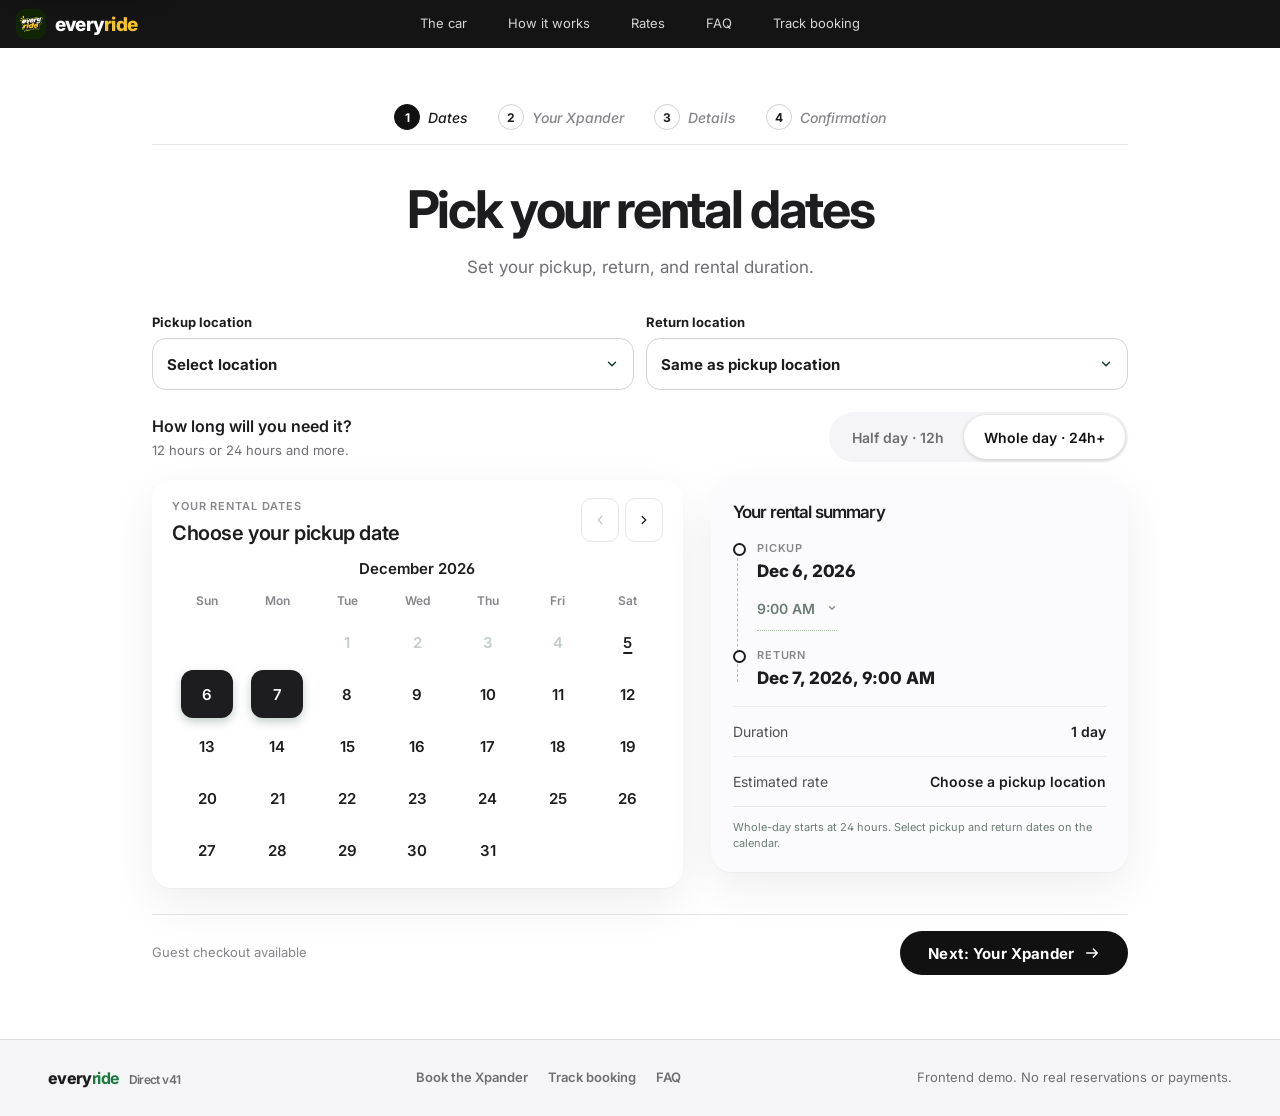
==== booking.html @ e416ab51 "Add files via upload" ====
<!doctype html>
<html lang="en">
<head>
  <meta charset="utf-8">
  <meta name="viewport" content="width=device-width, initial-scale=1, viewport-fit=cover">
  <meta name="theme-color" content="#000000">
  <meta name="app-version" content="v41">
  <title>Book the Xpander | Everyride</title>
  <link rel="icon" href="assets/everyride-logo.webp">
  <link rel="preconnect" href="https://fonts.googleapis.com">
  <link rel="preconnect" href="https://fonts.gstatic.com" crossorigin>
  <link href="https://fonts.googleapis.com/css2?family=Inter:wght@400;500;600;700&display=swap" rel="stylesheet">
  <link rel="stylesheet" href="css/site.css">
  <link rel="stylesheet" href="css/booking.css">
  <link rel="stylesheet" href="css/polish.css">
  <link rel="stylesheet" href="css/vibe.css">
  <link rel="stylesheet" href="css/apple.css">
  <link rel="stylesheet" href="css/responsive.css">
  <link rel="stylesheet" href="css/mobile.css">
  <script src="js/core.js" defer></script>
  <script src="js/nav.js" defer></script>
  <script src="js/fx.js" defer></script>
  <script src="js/booking.js" defer></script>
</head>
<body data-view="booking" data-step="dates">
  <a class="skip" href="#main">Skip to content</a>
  <header class="top" id="top">
    <a class="brand" href="index.html" aria-label="Everyride home"><img src="assets/everyride-logo.webp" alt="" width="40" height="40"><span>every<b>ride</b></span></a>
    <nav class="links" aria-label="Main">
      <a href="index.html#fleet">The car</a><a href="index.html#how">How it works</a><a href="index.html#rates">Rates</a><a href="index.html#faq">FAQ</a><a href="track.html" data-page="track">Track booking</a>
    </nav>
    <div class="top-actions">
      <a class="ghost solid book-link" href="booking.html">Book now</a>
      <button type="button" class="menu-btn" id="menu-btn" aria-expanded="false" aria-controls="menu" aria-label="Open menu"><span></span><span></span></button>
    </div>
  </header>
  <div class="menu" id="menu" role="dialog" aria-modal="true" aria-label="Menu" inert>
    <nav class="m-main" aria-label="Menu">
      <a href="booking.html" style="--i:0">Book the Xpander</a>
      <a href="track.html" data-page="track" style="--i:1">Track booking</a>
      <a href="index.html#fleet" style="--i:2">The car</a>
      <a href="index.html#rates" style="--i:3">Rates</a>
    </nav>
    <p class="m-label" style="--i:4">Explore</p>
    <nav class="m-sub" aria-label="Explore">
      <a href="index.html#photos" style="--i:5">Look inside</a>
      <a href="index.html#how" style="--i:6">How it works</a>
      <a href="index.html#places" style="--i:7">Where we hand over</a>
      <a href="index.html#faq" style="--i:8">FAQ</a>
    </nav>
    <p class="m-note" style="--i:9">Frontend demo. No real reservations or payments.</p>
  </div>

  <main id="main" class="bk">
    <ol class="stepper" id="stepper" aria-label="Booking steps"></ol>

    <!-- 1 · DATES -->
    <section class="bstep" data-step="dates" aria-labelledby="t-dates">
      <h1 id="t-dates">Pick your rental dates</h1>
      <p class="lede">Set your pickup, return, and rental duration.</p>

      <div class="loc-row">
        <label class="sel"><span>Pickup location</span><select id="pickup"></select></label>
        <label class="sel"><span>Return location</span><select id="return"></select></label>
      </div>

      <div class="len-row">
        <div><b>How long will you need it?</b><small>12 hours or 24 hours and more.</small></div>
        <div class="seg" role="group" aria-label="Rental length">
          <button type="button" data-mode="half" aria-pressed="false">Half day · 12h</button>
          <button type="button" data-mode="days" aria-pressed="true">Whole day · 24h+</button>
        </div>
      </div>

      <div class="cal-grid">
        <div class="cal-card">
          <div class="cal-head">
            <div><small>YOUR RENTAL DATES</small><h2 id="cal-title">Choose your pickup date</h2></div>
            <div class="cal-nav">
              <button type="button" id="cal-prev" aria-label="Previous month"><svg aria-hidden="true"><use href="#i-chev-l"/></svg></button>
              <button type="button" id="cal-next" aria-label="Next month"><svg aria-hidden="true"><use href="#i-chev-r"/></svg></button>
            </div>
          </div>
          <p class="cal-month" id="cal-month" aria-live="polite"></p>
          <div class="cal-dow" aria-hidden="true"><span>Sun</span><span>Mon</span><span>Tue</span><span>Wed</span><span>Thu</span><span>Fri</span><span>Sat</span></div>
          <div class="cal-days" id="cal-days"></div>
        </div>

        <aside class="sum-card" aria-label="Your rental summary" aria-live="polite">
          <h3>Your rental summary</h3>
          <ol class="tl">
            <li><small>PICKUP</small><b id="s-pick">—</b>
              <label class="time-pick"><span class="vh">Pick-up time</span><select id="p-time"></select></label></li>
            <li><small>RETURN</small><b id="s-ret">Select a return date</b></li>
          </ol>
          <div class="sum-row"><span>Duration</span><b id="s-dur">—</b></div>
          <div class="sum-row"><span>Estimated rate</span><b id="s-est">Choose a pickup location</b></div>
          <p class="note" id="s-note"></p>
        </aside>
      </div>
      <p class="err" id="dates-error" role="alert" hidden></p>
      <div class="foot-bar"><span id="foot-est">Guest checkout available</span><button type="button" class="next" id="to-car">Next: Your Xpander <svg aria-hidden="true"><use href="#i-arrow"/></svg></button></div>
    </section>

    <!-- 2 · YOUR XPANDER -->
    <section class="bstep" data-step="car" hidden aria-labelledby="t-car">
      <h1 id="t-car">Your Xpander</h1>
      <p class="lede">Check availability, add extras and see your price.</p>
      <div class="split">
        <div class="gallery">
          <div class="gallery-main"><img id="g-main" src="assets/xpander-real-front.webp" alt="Everyride Mitsubishi Xpander GLS"></div>
          <div class="gallery-thumbs" id="g-thumbs"></div>
        </div>
        <div class="stack">
          <div>
            <h2 class="car-name">Mitsubishi Xpander GLS</h2>
            <ul class="chips"><li>7 seats</li><li>3 rows</li><li>Automatic</li><li>1.5L MIVEC</li></ul>
          </div>
          <div class="trip-line" id="trip-line"></div>
          <div class="status" id="avail" role="status"></div>
          <fieldset class="extras"><legend>Add-ons</legend>
            <label class="switch"><input type="checkbox" data-extra="seat"><span class="track"></span> Child seat <small>₱150 / day</small></label>
            <label class="switch"><input type="checkbox" data-extra="driver"><span class="track"></span> Additional driver <small>₱180 / day</small></label>
          </fieldset>
          <div class="price" id="price-review"></div>
        </div>
      </div>
      <div class="foot-bar"><button type="button" class="back" data-go="dates"><svg aria-hidden="true"><use href="#i-back"/></svg> Edit dates</button><button type="button" class="next" id="to-details">Next: Your details <svg aria-hidden="true"><use href="#i-arrow"/></svg></button></div>
    </section>

    <!-- 3 · DETAILS -->
    <section class="bstep" data-step="details" hidden aria-labelledby="t-details">
      <h1 id="t-details">Who's driving?</h1>
      <p class="lede">Book as a guest. No account needed.</p>
      <div class="split narrow">
        <form class="stack" id="guest-form" novalidate>
          <label class="input"><span>Full name</span><input name="name" autocomplete="name" required placeholder="Juan Dela Cruz" aria-describedby="e-name"><small class="field-err" id="e-name" role="alert" hidden></small></label>
          <label class="input"><span>Email</span><input name="email" type="email" autocomplete="email" required placeholder="you@example.com" aria-describedby="e-email"><small class="field-err" id="e-email" role="alert" hidden></small></label>
          <label class="input"><span>Mobile number</span><input name="phone" type="tel" autocomplete="tel" required placeholder="09XX XXX XXXX" aria-describedby="e-phone"><small class="field-err" id="e-phone" role="alert" hidden></small></label>
          <label class="check"><input type="checkbox" name="agree"> <span>I understand this is a demo request. Nothing is charged or reserved yet.</span></label>
          <small class="field-err" id="e-agree" role="alert" hidden></small>
          <p class="err" id="form-error" role="alert" hidden></p>
        </form>
        <aside class="summary" id="summary-details" aria-label="Booking summary"></aside>
      </div>
      <div class="foot-bar"><button type="button" class="back" data-go="car"><svg aria-hidden="true"><use href="#i-back"/></svg> Back</button><button type="submit" form="guest-form" class="next">Send booking request <svg aria-hidden="true"><use href="#i-arrow"/></svg></button></div>
    </section>

    <!-- 4 · CONFIRMATION -->
    <section class="bstep pass-view" data-step="pass" hidden aria-labelledby="pass-title">
      <div class="pass-wrap" id="pass-wrap"></div>
    </section>
  </main>

  <footer class="foot"><span class="brand-mini">every<b>ride</b> <em id="ver"></em></span><nav class="foot-links" aria-label="Footer"><a href="booking.html">Book the Xpander</a><a href="track.html">Track booking</a><a href="index.html#faq">FAQ</a></nav><span>Frontend demo. No real reservations or payments.</span></footer>

  <div class="toast" id="toast" role="status" hidden></div>

  <svg class="sprite" aria-hidden="true" xmlns="http://www.w3.org/2000/svg">
    <symbol id="i-arrow" viewBox="0 0 24 24"><path d="M4 12h16m-6-6 6 6-6 6"/></symbol>
    <symbol id="i-back" viewBox="0 0 24 24"><path d="M20 12H4m6 6-6-6 6-6"/></symbol>
    <symbol id="i-check" viewBox="0 0 24 24"><path d="m5 12 4 4L19 6"/></symbol>
    <symbol id="i-chev-l" viewBox="0 0 24 24"><path d="m15 6-6 6 6 6"/></symbol>
    <symbol id="i-chev-r" viewBox="0 0 24 24"><path d="m9 6 6 6-6 6"/></symbol>
  </svg>
</body>
</html>
---- css/site.css ----
/* Everyride — direct booking flow styles */
:root{
  --bg:#060d09; --bg2:#0c1912; --surface:#101f16; --surface2:#16291d;
  --line:rgba(255,255,255,.1); --line2:rgba(255,255,255,.18);
  --text:#f3f7f1; --muted:#9bb0a2; --lime:#c9f03a; --lime-d:#b4dc20; --yellow:#f7c52b;
  --ink:#0a1f12; --red:#ff7a6b; --paper:#f6f4ea;
  --display:'Sora','Inter',system-ui,sans-serif; --body:'Inter',system-ui,-apple-system,'Segoe UI',sans-serif;
  --r:20px;
}
*{box-sizing:border-box}
html{color-scheme:dark;-webkit-text-size-adjust:100%}
body{margin:0;background:var(--bg);color:var(--text);font:400 16px/1.5 var(--body);-webkit-font-smoothing:antialiased;min-height:100vh}
img{display:block;max-width:100%}
button,input,select{font:inherit;color:inherit}
button{cursor:pointer}
[hidden]{display:none!important}
:focus-visible{outline:3px solid var(--yellow);outline-offset:3px;border-radius:8px}
.sprite{position:absolute;width:0;height:0}
svg use{pointer-events:none}
.view svg,.top svg,.cta svg,.back svg{width:20px;height:20px;fill:none;stroke:currentColor;stroke-width:2;stroke-linecap:round;stroke-linejoin:round;flex:none}
h1,h2,h3{font-family:var(--display);letter-spacing:-.03em;margin:0}

/* header */
.top{position:fixed;inset:0 0 auto;z-index:50;display:flex;justify-content:space-between;align-items:center;padding:16px clamp(16px,4vw,48px);transition:background .25s,backdrop-filter .25s}
body:not([data-view="home"]) .top{background:rgba(6,13,9,.82);backdrop-filter:blur(14px);border-bottom:1px solid var(--line)}
.brand{text-decoration:none;display:flex;align-items:center;gap:10px;font:800 22px var(--display);letter-spacing:-.04em;color:#fff}
.brand img{width:38px;height:38px;border-radius:11px}
.brand b{color:var(--yellow);font-weight:800}
.ghost{background:rgba(255,255,255,.08);border:1px solid var(--line2);color:#fff;border-radius:999px;padding:10px 18px;font-weight:600;font-size:14px;transition:background .15s}
.ghost:hover{background:rgba(255,255,255,.16)}
.link{background:none;border:0;color:var(--lime);font-weight:600;padding:0;text-decoration:underline;text-underline-offset:4px}
.link.danger{color:var(--red)}
.cta{display:inline-flex;align-items:center;justify-content:center;gap:10px;min-height:54px;padding:0 28px;border:0;border-radius:16px;background:var(--lime);color:var(--ink);font:700 16px var(--display);letter-spacing:-.01em;transition:transform .15s,background .15s,box-shadow .15s}
.cta:hover:not(:disabled){background:var(--lime-d);transform:translateY(-1px);box-shadow:0 10px 30px rgba(201,240,58,.25)}
.cta:disabled{opacity:.4;cursor:not-allowed}
.cta.wide{width:100%}





.view{animation:in .45s ease both}
@keyframes in{from{opacity:0;transform:translateY(14px)}to{opacity:1;transform:none}}
@media(prefers-reduced-motion:reduce){.view{animation:none}}

/* ---------- HOME ---------- */
.hero{position:relative;min-height:100vh;min-height:100svh;display:grid;grid-template-rows:1fr auto auto;padding:110px clamp(16px,4vw,48px) 28px;overflow:hidden;isolation:isolate}
.hero::before{content:"";position:absolute;inset:0;z-index:-2;background:radial-gradient(70% 60% at 78% 30%,rgba(201,240,58,.14),transparent 62%),radial-gradient(60% 50% at 10% 100%,rgba(31,122,63,.35),transparent 60%),linear-gradient(180deg,#0a1710,#060d09)}
.hero-media{position:absolute;z-index:-1;right:clamp(16px,4vw,48px);top:96px;bottom:300px;width:min(48%,720px);border-radius:36px;overflow:hidden;box-shadow:0 40px 100px rgba(0,0,0,.55);border:1px solid var(--line2);-webkit-mask-image:linear-gradient(90deg,transparent 0,#000 22%);mask-image:linear-gradient(90deg,transparent 0,#000 22%)}
.hero-media img{width:100%;height:100%;object-fit:cover;object-position:50% 64%}
.hero-copy{align-self:center;max-width:760px;position:relative;padding:28px 0 40px}
.eyebrow{display:inline-flex;align-items:center;gap:10px;margin:0 0 20px;font-size:14px;font-weight:600;color:#d7e3da}
.dot{width:9px;height:9px;border-radius:50%;background:var(--lime);box-shadow:0 0 0 5px rgba(201,240,58,.2)}
.hero h1{font-size:clamp(40px,6vw,84px);line-height:.98;font-weight:800;text-transform:none}
.hero h1 em{font-style:normal;color:var(--lime)}
.sub{font-size:clamp(16px,1.5vw,19px);color:#c4d3c9;max-width:460px;margin:22px 0 0}

.bar{position:relative;background:#fff;color:var(--ink);border-radius:26px;padding:16px;box-shadow:0 30px 80px rgba(0,0,0,.5);max-width:1240px;width:100%;margin-inline:auto}




.field{position:relative;display:flex;flex-direction:column;gap:6px;min-width:0}
.label{font-size:12px;font-weight:700;color:#515154;padding-left:4px}





.placeholder{color:#6b7c71!important;font-weight:500}


.bar .cta{height:56px;min-height:56px;background:var(--ink);color:#fff;border-radius:14px}
.bar .cta:hover:not(:disabled){background:#14422a}















.facts{list-style:none;display:flex;flex-wrap:wrap;justify-content:center;gap:8px 28px;margin:20px 0 0;padding:0;color:#b6c7bc;font-size:14px}
.facts b{color:#fff}
.facts li:last-child b{color:var(--lime)}

/* switch */
.switch{display:inline-flex;align-items:center;gap:10px;font-size:14px;font-weight:600;cursor:pointer;color:inherit}
.switch input{position:absolute;opacity:0;pointer-events:none}
.switch .track{position:relative;width:44px;height:26px;border-radius:99px;background:#d2d2d7;transition:background .2s;flex:none}
.switch .track::after{content:"";position:absolute;top:3px;left:3px;width:20px;height:20px;border-radius:50%;background:#fff;box-shadow:0 1px 3px rgba(0,0,0,.3);transition:transform .2s}
.switch input:checked+.track{background:var(--ink)}
.switch input:checked+.track::after{transform:translateX(18px)}
.switch input:focus-visible+.track{outline:3px solid var(--yellow);outline-offset:2px}
.switch small{color:#6b7c71;font-weight:500}
.extras .switch .track{background:#2a3d30}
.extras .switch input:checked+.track{background:var(--lime)}
.extras .switch input:checked+.track::after{background:var(--ink)}
.extras .switch small{color:var(--muted)}

@media(max-width:1000px){
  
  
  .bar .cta{grid-column:1/-1}
}
@media(max-width:720px){
  .hero{padding-top:92px}
  .hero-media{left:0;right:0;top:0;bottom:auto;height:62%;width:100%;border-radius:0;border:0;opacity:.45;box-shadow:none;-webkit-mask-image:linear-gradient(180deg,#000 8%,transparent 100%);mask-image:linear-gradient(180deg,#000 8%,transparent 100%)}
  .hero-copy{padding-top:12px}
  .bar{border-radius:22px;padding:14px}
  
}


/* ---------- inner pages ---------- */
.page{padding:112px clamp(16px,4vw,48px) 72px;max-width:1240px;margin:0 auto}

.back{display:inline-flex;align-items:center;gap:8px;background:none;border:0;color:#c4d3c9;font-weight:600;padding:8px 0}
.back:hover{color:#fff}
.step{margin:0;font-size:13px;font-weight:700;letter-spacing:.1em;text-transform:uppercase;color:var(--muted)}
.split{display:grid;grid-template-columns:1.15fr .85fr;gap:clamp(24px,4vw,56px);align-items:start}
.split.narrow{grid-template-columns:1fr .8fr;max-width:1000px;margin-inline:auto}
.stack{display:flex;flex-direction:column;gap:22px}
.stack h2,.summary h3{font-size:clamp(28px,3.4vw,42px);line-height:1.05;font-weight:800}
.gallery-main{border-radius:var(--r);overflow:hidden;background:var(--surface);aspect-ratio:4/3.1}
.gallery-main img{width:100%;height:100%;object-fit:cover}
.gallery-thumbs{display:grid;grid-template-columns:repeat(6,1fr);gap:8px;margin-top:10px}
.gallery-thumbs button{padding:0;border:2px solid transparent;border-radius:12px;overflow:hidden;background:var(--surface);aspect-ratio:1;opacity:.6;transition:opacity .15s,border-color .15s}
.gallery-thumbs button:hover{opacity:1}
.gallery-thumbs button.on{border-color:var(--lime);opacity:1}
.gallery-thumbs img{width:100%;height:100%;object-fit:cover}
.chips{display:flex;flex-wrap:wrap;gap:8px;list-style:none;padding:0;margin:12px 0 0}
.chips li{padding:6px 14px;border-radius:99px;background:var(--surface2);border:1px solid var(--line);font-size:14px;font-weight:600;color:#d7e3da}
.trip-line{display:grid;grid-template-columns:1fr auto 1fr;gap:14px;align-items:center;background:var(--surface);border:1px solid var(--line);border-radius:var(--r);padding:18px 20px}
.trip-line small{display:block;font-size:11px;font-weight:800;letter-spacing:.1em;text-transform:uppercase;color:var(--muted)}
.trip-line b{display:block;font:700 19px var(--display);margin:3px 0 1px}
.trip-line span{font-size:13px;color:var(--muted)}
.trip-line i{width:36px;height:2px;background:repeating-linear-gradient(90deg,var(--lime) 0 6px,transparent 6px 10px)}
.status{padding:12px 16px;border-radius:14px;font-weight:600;font-size:15px;display:flex;gap:10px;align-items:center;flex-wrap:wrap}
.status.ok{background:rgba(201,240,58,.12);color:var(--lime)}
.status.no{background:rgba(255,122,107,.12);color:#ffb3a9}
.status svg{width:20px;height:20px}
.extras{border:1px solid var(--line);border-radius:var(--r);padding:14px 20px;margin:0;display:flex;flex-direction:column;gap:14px}
.extras legend{padding:0 8px;font-size:12px;font-weight:800;letter-spacing:.1em;text-transform:uppercase;color:var(--muted)}
.price{background:var(--surface);border:1px solid var(--line);border-radius:var(--r);padding:18px 20px}
.price ul{list-style:none;margin:0;padding:0;display:flex;flex-direction:column;gap:10px}
.price li{display:flex;justify-content:space-between;gap:16px;font-size:15px;color:#d7e3da}
.price li.promo{color:var(--lime)}
.price li b{font-weight:600;white-space:nowrap}
.total{display:flex;justify-content:space-between;align-items:baseline;gap:12px;border-top:1px dashed var(--line2);margin-top:16px;padding-top:16px}
.total span{font-weight:600;color:var(--muted)}
.total strong{font:800 clamp(30px,4vw,40px) var(--display);letter-spacing:-.04em;color:#fff;font-variant-numeric:tabular-nums}
.fine{font-size:12px;color:var(--muted);margin:12px 0 0;line-height:1.5}
.fine.center{text-align:center}

/* form */
.input{display:flex;flex-direction:column;gap:7px}
.input span{font-size:13px;font-weight:700;color:#c4d3c9}
.input input{height:56px;border-radius:14px;border:1.5px solid var(--line2);background:var(--surface);padding:0 16px;font-size:16px;transition:border-color .15s,background .15s}
.input input::placeholder{color:#62766a}
.input input:focus{outline:0;border-color:var(--lime);background:var(--surface2)}
.check{display:flex;gap:12px;align-items:flex-start;font-size:14px;color:#c4d3c9;cursor:pointer}
.check input{width:20px;height:20px;margin:1px 0 0;accent-color:var(--lime);flex:none}

.summary{background:var(--surface);border:1px solid var(--line);border-radius:var(--r);padding:22px;position:sticky;top:96px}
.summary h3{font-size:22px;margin-bottom:16px}
.summary .price{padding:16px 0 0;background:none;border:0;border-top:1px solid var(--line);margin-top:16px}
.mini{display:flex;gap:14px;align-items:center}
.mini img{width:88px;height:68px;object-fit:cover;border-radius:12px}
.mini div{display:flex;flex-direction:column;font-size:13px;color:var(--muted)}
.mini b{color:#fff;font-size:15px}

@media(max-width:900px){
  .split,.split.narrow{grid-template-columns:1fr}
  .summary{position:static;order:-1}
  .page{padding-top:104px}
}
@media(max-width:480px){.trip-line{grid-template-columns:1fr;gap:10px}.trip-line i{display:none}.gallery-thumbs{grid-template-columns:repeat(3,1fr)}}

/* ---------- pass ---------- */
.pass-view{max-width:960px}
.pass-kicker{margin:0 0 10px;font-size:13px;font-weight:800;letter-spacing:.14em;text-transform:uppercase;color:var(--lime);text-align:center}
.pass-wrap h2{text-align:center;font-size:clamp(30px,4.6vw,52px);font-weight:800;margin-bottom:34px}
.ticket{display:grid;grid-template-columns:1fr 260px;background:var(--paper);color:var(--ink);border-radius:26px;box-shadow:0 40px 90px rgba(0,0,0,.5);position:relative;overflow:hidden}
.ticket-main{padding:28px clamp(20px,3vw,34px)}
.ticket-stub{padding:28px 24px;background:#ece9db;border-left:2px dashed #c9c5b0;display:flex;flex-direction:column;gap:5px;position:relative}
.ticket::before,.ticket::after{content:"";position:absolute;right:239px;width:28px;height:28px;border-radius:50%;background:var(--bg);z-index:2}
.ticket::before{top:-14px}.ticket::after{bottom:-14px}
.ticket-brand{display:flex;align-items:center;gap:10px;font:800 20px var(--display);letter-spacing:-.04em;margin-bottom:26px}
.ticket-brand img{width:34px;height:34px;border-radius:10px}
.ticket-brand b{color:#c99a00}
.ticket-brand em{margin-left:auto;font:600 13px var(--body);font-style:normal;color:#55655a}
.route{display:grid;grid-template-columns:1fr 54px 1fr;gap:12px;align-items:center}
.route small,.ticket-stub small{font-size:11px;font-weight:800;letter-spacing:.1em;text-transform:uppercase;color:#6b7c71}
.route strong{display:block;font:700 22px/1.15 var(--display);letter-spacing:-.03em;margin:4px 0}
.route span{font-size:14px;color:#515154}
.route svg{width:54px;height:12px;fill:none;stroke:var(--ink);stroke-width:2;stroke-linecap:round;stroke-linejoin:round}
.timeline{list-style:none;display:grid;grid-template-columns:repeat(4,1fr);margin:34px 0 0;padding:0}
.timeline li{position:relative;display:flex;flex-direction:column;align-items:flex-start;gap:8px;font-size:12px;font-weight:700;color:#7a8a80}
.timeline li i{width:14px;height:14px;border-radius:50%;background:#cfd6c8;position:relative;z-index:1}
.timeline li::before{content:"";position:absolute;top:6px;left:14px;right:-4px;height:2px;background:#d4dacd}
.timeline li:last-child::before{display:none}
.timeline li.done i,.timeline li.now i{background:var(--ink)}
.timeline li.done::before{background:var(--ink)}
.timeline li.now i{box-shadow:0 0 0 5px rgba(10,31,18,.15);animation:pulse 1.8s ease infinite}
.timeline li.now,.timeline li.done{color:var(--ink)}
@keyframes pulse{50%{box-shadow:0 0 0 9px rgba(10,31,18,.06)}}
.ref{font:700 14px/1.25 ui-monospace,SFMono-Regular,Menlo,monospace;letter-spacing:.02em;word-break:break-all;margin-bottom:12px}
.ticket-stub strong:last-child{font:800 26px var(--display);letter-spacing:-.04em}
.bars{height:46px;margin:2px 0 14px}.bars svg{width:100%;height:100%;fill:var(--ink)}
.ticket.is-cancelled{filter:grayscale(1);opacity:.75}
.pass-actions{display:flex;flex-wrap:wrap;justify-content:center;align-items:center;gap:12px 14px;margin:30px 0 18px}
.pass-actions .cta{min-height:50px}

/* drawer */
.drawer{margin:0 0 0 auto;height:100%;max-height:100%;width:min(440px,100%);border:0;border-left:1px solid var(--line2);background:var(--bg2);color:var(--text);padding:24px;overflow:auto}
.drawer::backdrop{background:rgba(0,0,0,.6);backdrop-filter:blur(3px)}
.drawer-head{display:flex;justify-content:space-between;align-items:center;margin-bottom:20px}
.drawer-head h2{font-size:26px;font-weight:800}
.icon{width:42px;height:42px;border-radius:50%;border:1px solid var(--line2);background:none}
.track-form{display:flex;flex-direction:column;gap:14px}
.drawer-label{margin:28px 0 10px;font-size:12px;font-weight:800;letter-spacing:.1em;text-transform:uppercase;color:var(--muted)}
.drawer-empty{color:var(--muted);margin-top:24px}
.track-item{display:grid;grid-template-columns:1fr auto;gap:2px 12px;width:100%;text-align:left;background:var(--surface);border:1px solid var(--line);border-radius:14px;padding:14px 16px;margin-bottom:10px;transition:border-color .15s}
.track-item:hover{border-color:var(--lime)}
.track-item b{font:700 13px ui-monospace,Menlo,monospace;grid-column:1}
.track-item span{grid-column:1;font-size:13px;color:var(--muted)}
.track-item em{grid-column:2;grid-row:1/3;align-self:center;font-style:normal;font-size:12px;font-weight:700;background:rgba(201,240,58,.14);color:var(--lime);padding:5px 11px;border-radius:99px}
.track-item em.bad{background:rgba(255,122,107,.14);color:#ffb3a9}


.toast{position:fixed;left:50%;bottom:24px;transform:translateX(-50%);z-index:100;background:#fff;color:var(--ink);padding:13px 20px;border-radius:14px;font-weight:600;font-size:14px;box-shadow:0 14px 40px rgba(0,0,0,.4);max-width:calc(100% - 32px)}

@media(max-width:720px){
  .ticket{grid-template-columns:1fr}
  .ticket-stub{border-left:0;border-top:2px dashed #c9c5b0}
  .ticket::before,.ticket::after{display:none}
  .route{grid-template-columns:1fr;gap:6px}
  .route svg{display:none}
  .route>div:last-child{border-top:1px dashed #cfcab4;padding-top:12px}
  .timeline{grid-template-columns:repeat(2,1fr);gap:18px 0}
  .timeline li::before{display:none}
  .ticket-brand em{display:none}
}

/* ---------- destination-first bar ---------- */

























/* ---------- results ---------- */









.opt{display:grid;grid-template-columns:180px 1fr auto;gap:18px;align-items:center;background:var(--surface);border:1px solid var(--line);border-radius:var(--r);padding:14px;transition:border-color .15s}
.opt:hover{border-color:var(--lime)}
.opt img{width:100%;aspect-ratio:4/3;object-fit:cover;border-radius:14px}
.opt h3{font-size:22px;font-weight:800}

.opt .chips{margin-top:10px}






.map{position:sticky;top:100px;background:var(--surface);border:1px solid var(--line);border-radius:var(--r);padding:10px;overflow:hidden}
.view .map svg{width:100%;height:auto;max-height:70vh;fill:none;stroke:none;stroke-width:0;display:block}
.map .land{fill:var(--surface2);stroke:var(--line2);stroke-width:1.5}

.map .pin{cursor:pointer;outline:0}
.map .pin circle{fill:var(--lime);stroke:var(--ink);stroke-width:2}


.map .pin.sel circle{fill:var(--yellow)}

.map .pin text{fill:var(--text);font:600 12px var(--body);paint-order:stroke;stroke:var(--surface2);stroke-width:3px}
.map .fine{margin:6px 8px 4px}
@media(max-width:900px){
  
  .map{position:static}
  .opt{grid-template-columns:120px 1fr}
  
  
}

/* ================= v32: centered hero card, guided steps, full home ================= */
.hero{display:flex;flex-direction:column;align-items:center;justify-content:center;text-align:center;padding:104px clamp(16px,4vw,48px) 36px}
.hero-media{inset:0;width:100%;height:100%;border-radius:0;border:0;box-shadow:none;-webkit-mask-image:none;mask-image:none;opacity:1}
.hero-media::after{content:"";position:absolute;inset:0;background:linear-gradient(180deg,rgba(6,13,9,.8),rgba(6,13,9,.5) 40%,rgba(6,13,9,.94))}
.hero-media img{opacity:.55;transition:transform .35s ease-out;transform:scale(1.06)}
.hero-copy{align-self:auto;padding:0 0 28px;max-width:820px}
.hero h1{font-size:clamp(38px,6vw,76px)}
.sub{margin-inline:auto}
.bar{max-width:1040px;box-shadow:0 30px 90px rgba(0,0,0,.6)}
.top-actions{display:flex;align-items:center;gap:10px}
.nav{display:none}
body[data-view="home"] .nav{display:flex;gap:2px}
.nav button{background:none;border:0;color:#d7e3da;font-weight:600;font-size:14px;padding:8px 12px;border-radius:99px}
.nav button:hover{background:rgba(255,255,255,.1);color:#fff}
@media(max-width:860px){body[data-view="home"] .nav{display:none}}
@keyframes tick{to{transform:translateX(-50%)}}

.steps{list-style:none;display:flex;justify-content:center;align-items:center;gap:6px;margin:0 0 18px;padding:0;text-align:left}
.steps li{display:flex;align-items:center;color:#8a9a8f;font-weight:700;font-size:13px}
.steps li+li::before{content:"";width:34px;height:2px;background:#d6ddd0;margin:0 8px 0 6px}
.steps button,.steps span{display:flex;align-items:center;gap:8px;background:none;border:0;padding:4px;color:inherit;font:inherit}
.steps button:disabled{cursor:default}
.steps i{width:24px;height:24px;border-radius:50%;display:grid;place-items:center;background:#e3e9de;color:#515154;font-style:normal;font-size:12px;transition:background .2s,color .2s}
.steps li.on,.steps li.done{color:var(--ink)}
.steps li.on i{background:var(--ink);color:#fff}
.steps li.done i{background:var(--lime);color:var(--ink)}








@keyframes pop{from{opacity:0;transform:scale(.92)}}





.bar .field,.bar .bar-foot,.trip-to,.when .bar-modes{text-align:left}



.home-more{max-width:1180px;margin:0 auto;padding:24px clamp(16px,4vw,48px) 16px}
.sec{padding:64px 0 8px;scroll-margin-top:84px}
.sec h2{font-size:clamp(28px,4vw,46px);font-weight:800;margin-bottom:10px}
.lead{color:var(--muted);margin:0 0 28px;max-width:560px}
.how{list-style:none;padding:0;margin:0;display:grid;grid-template-columns:repeat(3,1fr);gap:16px}
.how li{background:var(--surface);border:1px solid var(--line);border-radius:var(--r);padding:24px;transition:transform .2s,border-color .2s}
.how li:hover{transform:translateY(-4px);border-color:var(--lime)}
.how i{width:40px;height:40px;border-radius:12px;background:var(--lime);color:var(--ink);display:grid;place-items:center;font:800 18px var(--display);font-style:normal;margin-bottom:16px}
.how h3{font-size:20px;margin-bottom:6px}
.how p{margin:0;color:var(--muted);font-size:15px}
.fleet-grid{display:grid;grid-template-columns:repeat(4,1fr);grid-auto-rows:150px;gap:10px}
.fleet-grid button{position:relative;padding:0;border:0;border-radius:16px;overflow:hidden;background:var(--surface)}
.fleet-grid button:first-child{grid-column:span 2;grid-row:span 2}
.fleet-grid img{width:100%;height:100%;object-fit:cover;transition:transform .4s}
.fleet-grid button:hover img{transform:scale(1.07)}
.fleet-grid span{position:absolute;left:10px;bottom:10px;background:rgba(6,13,9,.7);backdrop-filter:blur(6px);padding:4px 10px;border-radius:99px;font-size:12px;font-weight:700}
.rates{display:grid;grid-template-columns:repeat(auto-fit,minmax(200px,1fr));gap:12px}
.rate{background:var(--surface);border:1px solid var(--line);border-radius:var(--r);padding:20px}
.rate b{display:block;font:800 24px var(--display);letter-spacing:-.04em}
.rate span{font-size:13px;color:var(--muted)}
.rate p{margin:8px 0 0;font-size:14px;color:#d7e3da}
.faq details{border-bottom:1px solid var(--line);padding:18px 4px}
.faq summary{cursor:pointer;font:700 18px var(--display);list-style:none;display:flex;justify-content:space-between;gap:16px}
.faq summary::-webkit-details-marker{display:none}
.faq summary::after{content:"+";color:var(--lime);font-size:24px;line-height:1}
.faq details[open] summary::after{content:"–"}
.faq p{color:var(--muted);margin:10px 0 0;max-width:720px}
.reveal{opacity:0;transform:translateY(24px);transition:opacity .6s,transform .6s}
.reveal.in{opacity:1;transform:none}
.foot{display:flex;flex-wrap:wrap;gap:8px 24px;justify-content:space-between;align-items:center;padding:28px clamp(16px,4vw,48px);border-top:1px solid var(--line);color:var(--muted);font-size:13px;margin-top:48px}
.brand-mini{font:800 16px var(--display);letter-spacing:-.04em;color:#fff}
.brand-mini b{color:var(--yellow)}
.brand-mini em{font:600 12px var(--body);font-style:normal;color:var(--muted);margin-left:8px}
.lightbox{border:0;background:transparent;padding:0;max-width:min(92vw,900px);overflow:visible}
.lightbox::backdrop{background:rgba(0,0,0,.82)}
.lightbox img{border-radius:20px;max-height:86vh;width:auto;margin:auto}
.lightbox .icon{position:absolute;top:10px;right:10px;background:rgba(0,0,0,.6);color:#fff}
@media(max-width:900px){.how{grid-template-columns:1fr}.fleet-grid{grid-template-columns:repeat(2,1fr);grid-auto-rows:130px}}
@media(max-width:720px){.hero{padding-top:92px}.steps li+li::before{width:16px}}
@media(prefers-reduced-motion:reduce){.reveal{opacity:1;transform:none;transition:none}}

/* ================= v33: one-question-at-a-time card ================= */
.bar{padding:20px clamp(16px,3vw,32px) 26px}













.stage{display:grid}



.q{font-size:clamp(24px,3.2vw,36px);font-weight:800;color:var(--ink);margin:0}





























/* ================= v34: hero prompt + plan form ================= */
.vh{position:absolute;width:1px;height:1px;overflow:hidden;clip:rect(0 0 0 0);white-space:nowrap}
.prompt{width:100%;max-width:760px;margin-inline:auto;background:#fff;color:var(--ink);border-radius:26px;padding:22px clamp(16px,3vw,28px) 20px;box-shadow:0 30px 90px rgba(0,0,0,.6);text-align:left}
.prompt-title{font-size:clamp(20px,2.6vw,26px);font-weight:800;margin:0 0 14px;text-align:center}
.prompt-row{display:flex;align-items:center;gap:10px;background:#f5f5f7;border-radius:16px;padding:8px 8px 8px 16px}
.prompt-row>svg{color:#515154}
.prompt-row input{flex:1;min-width:0;border:0;background:none;color:var(--ink);font-size:16px;padding:10px 0;outline:none}
.prompt-row:focus-within{box-shadow:0 0 0 3px var(--yellow)}
.prompt-go{flex:none;width:46px;height:46px;border:0;border-radius:14px;background:var(--ink);color:#fff;display:grid;place-items:center;transition:background .15s}
.prompt-go:hover{background:#14422a}
.prompt-go svg{width:20px;height:20px}

/* ================= v34: light pages + plan form ================= */
:root{--bg:#eef3ec;--bg2:#e6ede3;--surface:#fff;--surface2:#f3f7f0;--line:rgba(10,31,18,.1);--line2:rgba(10,31,18,.18);--text:#0a1f12;--muted:#6e6e73;--green:#1d7a3f;--red:#b3261e}
html{color-scheme:light}
body{background:var(--bg);color:var(--text)}
:focus-visible{outline-color:#0a1f12}
.hero{color:#f3f7f1;--muted:#9bb0a2}
.hero :focus-visible,.top :focus-visible{outline-color:var(--yellow)}
.hero::before{background:radial-gradient(70% 60% at 78% 30%,rgba(201,240,58,.14),transparent 62%),radial-gradient(60% 50% at 10% 100%,rgba(31,122,63,.35),transparent 60%),linear-gradient(180deg,#0a1710,#060d09)}
body:not([data-view="home"]) .top{background:rgba(238,243,236,.86);border-bottom-color:var(--line)}
body:not([data-view="home"]) .brand{color:var(--ink)}
body:not([data-view="home"]) .brand b{color:var(--green)}
body:not([data-view="home"]) .ghost,.res-summary .ghost,.pass-actions .ghost{background:rgba(10,31,18,.05);border-color:var(--line2);color:var(--ink)}
body:not([data-view="home"]) .ghost:hover{background:rgba(10,31,18,.1)}
body:not([data-view="home"]) .nav button{color:#3a3a3c}
.link{color:var(--green)}
.cta{background:var(--ink);color:#fff}
.cta:hover:not(:disabled){background:#14422a;box-shadow:0 10px 30px rgba(10,31,18,.2)}
.back{color:var(--muted)}.back:hover{color:var(--ink)}

.price li{color:#3a3a3c}.price li.promo{color:var(--green)}
.status.ok{background:rgba(29,122,63,.1);color:var(--green)}.status.no{background:rgba(179,38,30,.08);color:var(--red)}
.input span{color:#3a3a3c}.input input{background:#fff}.input input::placeholder{color:#86868b}.input input:focus{background:#fff;border-color:var(--ink)}


.opt:hover{border-color:var(--ink)}
.rate p{color:#3a3a3c}.faq summary::after{color:var(--green)}
.how li:hover{border-color:var(--ink)}
.extras .switch .track{background:#d2d2d7}.extras .switch input:checked+.track{background:var(--ink)}.extras .switch input:checked+.track::after{background:#fff}
.gallery-thumbs button.on{border-color:var(--ink)}
.trip-line i{background:repeating-linear-gradient(90deg,var(--ink) 0 6px,transparent 6px 10px)}
.map .pin circle{fill:#c9f03a}
.map .pin text{stroke:#fff}
.foot{background:transparent}
.view svg{stroke:currentColor}

/* hero prompt */
.vh{position:absolute;width:1px;height:1px;overflow:hidden;clip:rect(0 0 0 0);white-space:nowrap}

/* plan form */
.plan{max-width:1100px}



.plan fieldset{border:0;margin:0;padding:0;min-width:0;display:flex;flex-direction:column;gap:12px}
.plan legend{padding:0;margin-bottom:12px;font:800 12px var(--body);letter-spacing:.1em;text-transform:uppercase;color:var(--muted)}
.plan legend small{text-transform:none;letter-spacing:0;font-weight:500;margin-left:6px}




.pick{display:inline-flex;flex-direction:column;align-items:flex-start;gap:1px;padding:10px 16px;border:1.5px solid #d2d2d7;background:#fff;color:var(--ink);border-radius:14px;font-size:15px;font-weight:600;text-align:left;transition:background .15s,border-color .15s,transform .15s}
.pick small{font-size:12px;font-weight:500;color:var(--muted)}
.pick:hover{border-color:var(--ink);transform:translateY(-1px)}
.pick[aria-pressed="true"]{background:var(--ink);color:#fff;border-color:var(--ink)}
.pick[aria-pressed="true"] small,.pick[aria-pressed="true"] span{color:#c9f03a}


.plan .field .label{font-size:13px;font-weight:700;color:#3a3a3c}








.price .total{border-top-color:var(--line)}

.total strong{color:var(--ink)}
.chips li{color:#3a3a3c}
.check{color:#3a3a3c}.check input{accent-color:var(--ink)}
.pass-kicker{color:var(--green)}
.brand-mini{color:var(--ink)}.brand-mini b{color:var(--green)}
[tabindex="-1"]:focus{outline:0}
.hero .eyebrow{color:#d7e3da}
.ghost{white-space:nowrap}
@media(max-width:640px){.top-actions .nav{display:none}.top-actions{gap:8px}.top .ghost{padding:8px 14px;font-size:13px}}

/* ---- v35 polish: skip link, sticky header on landing, cities, footer ---- */
.skip{position:absolute;left:12px;top:-60px;z-index:100;background:#fff;color:#0a1f12;padding:10px 16px;border-radius:10px;font-weight:700;text-decoration:none;box-shadow:0 8px 24px rgba(0,0,0,.25);transition:top .15s}
.skip:focus{top:12px}
body.scrolled[data-view="home"] .top{background:rgba(6,13,9,.88);backdrop-filter:blur(14px);border-bottom:1px solid rgba(255,255,255,.1)}
.places-h{font-size:15px;font-weight:800;margin:22px 0 10px;color:var(--text)}.places-h b{color:var(--green);margin-left:8px;font-weight:700}
.places{display:grid;grid-template-columns:repeat(auto-fill,minmax(210px,1fr));gap:10px}
.place{display:flex;justify-content:space-between;align-items:center;gap:10px;text-decoration:none;color:var(--text);background:var(--surface);border:1px solid var(--line);border-radius:14px;padding:14px 16px;transition:border-color .15s,transform .15s,box-shadow .15s}
.place:hover{border-color:var(--ink);transform:translateY(-2px);box-shadow:0 10px 24px rgba(10,31,18,.08)}
.place b{display:block;font:700 15px var(--display)}.place small{font-size:12px;color:var(--muted)}
.place svg{width:18px;height:18px;fill:none;stroke:currentColor;stroke-width:2;stroke-linecap:round;stroke-linejoin:round;color:var(--green);transition:transform .15s}
.place:hover svg{transform:translateX(3px)}
.foot-links{display:flex;flex-wrap:wrap;gap:6px 20px}
.foot-links a{color:inherit;text-decoration:none;font-weight:600}.foot-links a:hover{text-decoration:underline;text-underline-offset:4px}
a.ghost{text-decoration:none;display:inline-block}
@media(prefers-reduced-motion:reduce){*,*::before,*::after{scroll-behavior:auto!important;transition-duration:.01ms!important;animation-duration:.01ms!important}}
@media(max-width:480px){.top{padding:12px 14px;gap:8px}.brand{font-size:18px;gap:8px}.brand img{width:32px;height:32px}.top-actions{gap:6px}.top .ghost{padding:8px 12px;font-size:12px}}
---- css/booking.css ----
/* Everyride booking page (v35): white, airy cards with dark green accents. Loads after site.css. */
:root{--g:#14402b;--g2:#1d7a3f;--mint:#eaf2e7;--mint2:#f0f5ee;--edge:#d9e6d5;--edge2:#bfdcb9;--ink2:#123c28}
body[data-view="booking"]{background:#fff;color:var(--ink2)}
.bk{max-width:960px;margin:0 auto;padding:104px clamp(16px,4vw,32px) 64px}
.bk h1{font-size:clamp(22px,2.6vw,28px);font-weight:800;color:var(--g);letter-spacing:-.03em}
.lede{margin:4px 0 24px;font-size:13px;color:var(--muted)}
.bstep{animation:in .35s ease both}
.bstep[hidden]{display:none}

/* stepper */
.stepper{list-style:none;display:flex;flex-wrap:wrap;gap:6px 22px;margin:0 0 26px;padding:0 0 14px;border-bottom:1px solid var(--edge)}
.stepper li{font-size:13px;font-weight:600;color:#86868b}
.stepper li>span,.stepper li>button{display:inline-flex;align-items:center;gap:8px;background:none;border:0;padding:0;color:inherit;font:inherit}
.stepper i{width:22px;height:22px;border-radius:50%;display:grid;place-items:center;font:700 11px var(--body);font-style:normal;border:1.5px solid var(--edge2);color:var(--g2)}
.stepper .now{color:var(--g)}.stepper .now i{background:var(--g);border-color:var(--g);color:#fff}
.stepper .done{color:var(--g2)}.stepper .done i{background:var(--mint);border-color:var(--edge2)}
.stepper button:hover{text-decoration:underline;text-underline-offset:4px;cursor:pointer}

/* locations */
.loc-row{display:grid;grid-template-columns:1fr 1fr;gap:12px;margin-bottom:22px}
.sel{display:flex;flex-direction:column;gap:6px}
.sel>span{font-size:11px;font-weight:700;color:var(--g)}
.sel select{appearance:none;-webkit-appearance:none;height:44px;width:100%;border:1.5px solid var(--edge2);border-radius:14px;background:#fff url("data:image/svg+xml,%3Csvg xmlns='http://www.w3.org/2000/svg' width='14' height='14' viewBox='0 0 24 24' fill='none' stroke='%2314402b' stroke-width='2.5' stroke-linecap='round' stroke-linejoin='round'%3E%3Cpath d='m6 9 6 6 6-6'/%3E%3C/svg%3E") no-repeat right 14px center;padding:0 38px 0 14px;font:700 12px var(--body);color:var(--g);cursor:pointer;transition:border-color .15s,box-shadow .15s}
.sel select:hover{border-color:var(--g2)}
.sel select:focus-visible{outline:0;border-color:var(--g);box-shadow:0 0 0 3px rgba(29,122,63,.2)}
.sel select.bad{border-color:var(--red);box-shadow:0 0 0 3px rgba(179,38,30,.12)}

/* length toggle */
.len-row{display:flex;align-items:center;justify-content:space-between;gap:16px;flex-wrap:wrap;margin-bottom:18px}
.len-row b{display:block;font-size:12px;font-weight:700;color:var(--g)}
.len-row small{display:block;margin-top:3px;font-size:10px;color:var(--muted)}
.seg{display:inline-flex;background:var(--mint);border-radius:999px;padding:3px}
.seg button{border:0;background:none;border-radius:999px;padding:9px 18px;font:700 11px var(--body);color:#515154;transition:background .15s,color .15s}
.seg button[aria-pressed="true"]{background:var(--g);color:#fff}

/* calendar + summary */
.cal-grid{display:grid;grid-template-columns:1.12fr .88fr;gap:16px;align-items:start}
.cal-card{border:1px solid var(--edge);border-radius:14px;padding:18px 20px 14px;background:#fff}
.cal-head{display:flex;justify-content:space-between;align-items:flex-start;gap:12px}
.cal-head small{display:block;font-size:9px;font-weight:700;letter-spacing:.12em;color:#86868b}
.cal-head h2{font-size:15px;font-weight:800;color:var(--g);margin-top:3px;letter-spacing:-.02em}
.cal-nav{display:flex;gap:6px}
.cal-nav button{width:30px;height:28px;border:1px solid var(--edge);background:#fff;border-radius:7px;display:grid;place-items:center;color:var(--g);transition:background .15s,border-color .15s}
.cal-nav button:hover:not(:disabled){background:var(--mint);border-color:var(--edge2)}
.cal-nav button:disabled{color:#c7c7cc;cursor:not-allowed}
.cal-nav svg{width:14px;height:14px;fill:none;stroke:currentColor;stroke-width:2.2;stroke-linecap:round;stroke-linejoin:round}
.cal-month{margin:10px 0 8px;text-align:center;font-size:12px;font-weight:800;color:var(--g)}
.cal-dow,.cal-days{display:grid;grid-template-columns:repeat(7,1fr);gap:4px 0}
.cal-dow{margin-bottom:4px}
.cal-dow span{text-align:center;font-size:9px;font-weight:600;color:#86868b;padding:4px 0}
.day{position:relative;height:44px;display:grid;place-items:center;margin:0 auto;width:min(100%,46px);border:0;background:none;border-radius:9px;font:600 12px var(--body);color:var(--ink2);cursor:pointer;transition:background .12s,color .12s}
.day:hover:not(:disabled):not(.start):not(.end){background:var(--mint)}
.day:disabled{color:#c3cdc6;cursor:not-allowed}
.day.today:not(.start):not(.end){color:var(--g2);text-decoration:underline;text-underline-offset:4px;text-decoration-thickness:2px}
.day.mid{background:#ececf0;border-radius:0;width:100%}
.day.start,.day.end{background:var(--g);color:#fff;box-shadow:0 4px 10px rgba(20,64,43,.25)}
.day.start:focus-visible,.day.end:focus-visible,.day:focus-visible{outline:2px solid var(--g);outline-offset:2px}

.sum-card{border:1px solid var(--edge);border-radius:14px;background:var(--mint2);padding:20px 22px}
.sum-card h3{font-size:13px;font-weight:800;color:var(--g);margin-bottom:14px}
.tl{list-style:none;margin:0 0 14px;padding:0 0 0 24px;position:relative;display:grid;gap:16px}
.tl::before{content:"";position:absolute;left:4px;top:8px;bottom:10px;border-left:1.5px dashed #a8c6a2}
.tl li{position:relative}
.tl li::before{content:"";position:absolute;left:-24px;top:3px;width:9px;height:9px;border-radius:50%;background:#fff;border:2px solid var(--g2)}
.tl small{display:block;font-size:9px;font-weight:700;letter-spacing:.12em;color:#86868b}
.tl b{display:block;margin-top:3px;font-size:13px;font-weight:800;color:var(--g);letter-spacing:-.01em}
.tl b.muted{color:#86868b;font-weight:600}
.time-pick{display:inline-block;margin-top:2px}
.time-pick select{appearance:none;-webkit-appearance:none;border:0;background:transparent url("data:image/svg+xml,%3Csvg xmlns='http://www.w3.org/2000/svg' width='10' height='10' viewBox='0 0 24 24' fill='none' stroke='%237c8f83' stroke-width='3' stroke-linecap='round' stroke-linejoin='round'%3E%3Cpath d='m6 9 6 6 6-6'/%3E%3C/svg%3E") no-repeat right center;padding:2px 16px 2px 0;font:600 10px var(--body);color:#6b7c71;cursor:pointer;border-bottom:1px dotted #a8c6a2}
.time-pick select:focus-visible{outline:2px solid var(--g);outline-offset:3px;border-radius:3px}
.sum-row{display:flex;justify-content:space-between;gap:12px;padding:12px 0;border-top:1px solid var(--edge);font-size:11px;color:#515154}
.sum-row b{color:var(--g);font-weight:800;text-align:right}
.note{margin:0;padding-top:12px;border-top:1px solid var(--edge);font-size:10px;line-height:1.5;color:#6b7c71}
.err{margin:14px 0 0;font-size:13px;font-weight:600;color:var(--red)}

/* footer bar (every step) */
.foot-bar{display:flex;justify-content:space-between;align-items:center;gap:16px;margin-top:26px;padding-top:16px;border-top:1px solid var(--edge)}
.foot-bar>span{font-size:10px;color:#86868b}
.foot-bar .back{color:var(--g);font-size:12px;padding:0}
.next{display:inline-flex;align-items:center;justify-content:center;gap:10px;min-height:46px;padding:0 28px;border:0;border-radius:3px;background:var(--g);color:#fff;font:700 12px var(--body);letter-spacing:.01em;transition:background .15s,transform .15s}
.next:hover:not(:disabled){background:#0e3320}
.next:disabled{opacity:.4;cursor:not-allowed}
.next svg{width:16px;height:16px;fill:none;stroke:currentColor;stroke-width:2;stroke-linecap:round;stroke-linejoin:round}

/* later steps share the same calm look */
.bk .stack h2.car-name{font-size:clamp(24px,3vw,32px);font-weight:800;color:var(--g)}
.bk .split{margin-top:4px}
.bk .price,.bk .summary,.bk .trip-line,.bk .extras{background:var(--mint2);border-color:var(--edge)}
.bk .gallery-main,.bk .gallery-thumbs button{border-radius:14px}
.bk .input input{border-color:var(--edge2);border-radius:14px}
.bk .input input:focus{border-color:var(--g)}
.bk .pass-wrap h2{color:var(--g)}
.bk .cta{background:var(--g)}

@media(max-width:760px){
  .loc-row{grid-template-columns:1fr}
  .cal-grid{grid-template-columns:1fr}
  .bk .split,.bk .split.narrow{grid-template-columns:1fr}
  .foot-bar{position:sticky;bottom:0;background:#fff;padding:12px 0;margin-top:20px}
  .day{height:42px}
}
a.ghost{text-decoration:none;display:inline-block}
.ghost.solid{background:#c9f03a;color:#0a1f12;border-color:#c9f03a}
.ghost.solid:hover{background:#b4dc20}
.mini b{color:var(--ink2)}.mini span{color:#515154}
.top .ghost{white-space:nowrap}
@media(max-width:560px){
  .top{padding:12px 16px}.top .ghost{padding:8px 14px;font-size:13px}
  body[data-view="booking"] .top .ghost[href="index.html"]{display:none}
  .brand{font-size:19px}.brand img{width:34px;height:34px}
}
.field-err{display:block;margin-top:5px;font-size:12px;font-weight:600;color:var(--red)}
.check+.field-err{margin:-6px 0 0 32px}
input[aria-invalid="true"]{border-color:var(--red)!important}
.day.hov{background:#ececf0;border-radius:0;width:100%}
.foot-bar>span b{color:var(--g);font-weight:800;font-size:13px}
.foot-bar>span{font-size:11px}
.next-steps{list-style:none;counter-reset:s;max-width:640px;margin:8px auto 18px;padding:0;display:grid;gap:10px}
.next-steps li{counter-increment:s;display:grid;grid-template-columns:30px 1fr;gap:0 12px;align-items:start;text-align:left;padding:12px 14px;border:1px solid var(--edge);border-radius:12px;background:var(--mint2)}
.next-steps li::before{content:counter(s);grid-row:1/3;width:26px;height:26px;border-radius:50%;background:var(--g);color:#fff;display:grid;place-items:center;font:700 12px var(--body)}
.next-steps b{font-size:14px;color:var(--g)}.next-steps span{font-size:13px;color:#6e6e73}
.pass-actions .ghost{text-decoration:none}
---- css/polish.css ----
/* Everyride v36 polish: friendlier sizes, purposeful motion. Loads last; remove this file to get v35 back. */
@view-transition{navigation:auto}
:root{--ease:cubic-bezier(.2,.8,.2,1)}
.top{view-transition-name:top}

/* ---- landing: one orchestrated load sequence ---- */
@keyframes rise{from{opacity:0;transform:translateY(22px)}to{opacity:1;transform:none}}
@keyframes settle{from{transform:scale(1.14);opacity:0}to{transform:scale(1.06);opacity:.55}}
@keyframes bob{50%{transform:translateY(-6px)}}
.hero .eyebrow,.hero h1,.hero .sub,.hero .prompt,.hero .facts,.hero .hero-track{animation:rise .8s var(--ease) both}
.hero .eyebrow{animation-delay:.05s}.hero h1{animation-delay:.15s}.hero .sub{animation-delay:.28s}
.hero .prompt{animation-delay:.42s}.hero .facts{animation-delay:.6s}.hero .hero-track{animation-delay:.7s}
.hero-media img{animation:settle 1.6s var(--ease) backwards}
.dot{animation:bob 2.4s ease-in-out infinite}

/* live trip reader under the prompt */
.prompt-row{transition:box-shadow .2s}
.prompt-go{transition:background .15s,transform .15s}
.prompt-go:hover{transform:translateX(3px)}
.prompt-go.ready{animation:nudge 1.4s ease-in-out infinite}
@keyframes nudge{50%{transform:translateX(4px)}}

/* ---- buttons answer the finger ---- */
.cta,.next,.ghost,.pick,.city,.place{transition:transform .18s var(--ease),background .15s,box-shadow .2s,border-color .15s}
.cta:active:not(:disabled),.next:active:not(:disabled),.ghost:active{transform:scale(.97)}
.next{border-radius:14px;min-height:50px;font-size:15px}
.next svg{transition:transform .2s var(--ease)}.next:hover:not(:disabled) svg{transform:translateX(4px)}
.next:not(:disabled):hover{box-shadow:0 10px 26px rgba(20,64,43,.25);transform:translateY(-1px)}

/* ---- scroll reveal, staggered children ---- */
.reveal{transition:opacity .7s var(--ease),transform .7s var(--ease)}
.reveal .how li,.reveal .rate,.reveal .place,.reveal .fleet-grid button,.reveal .faq details{opacity:0;transform:translateY(18px);transition:opacity .6s var(--ease),transform .6s var(--ease),border-color .2s,box-shadow .2s;transition-delay:calc(var(--i,0)*70ms)}
.reveal.in .how li,.reveal.in .rate,.reveal.in .place,.reveal.in .fleet-grid button,.reveal.in .faq details{opacity:1;transform:none}
.how li:hover,.place:hover{transition-delay:0s}
.how{position:relative}
.how::before{content:"";position:absolute;left:12%;right:12%;top:44px;border-top:3px dashed var(--line2);z-index:0}
.how li{position:relative;z-index:1}
.how li i{transition:transform .3s var(--ease)}.how li:hover i{transform:rotate(-8deg) scale(1.1)}
@media(max-width:900px){.how::before{display:none}}
.fleet-grid button:hover{box-shadow:0 14px 30px rgba(10,31,18,.18)}
.rate b{font-variant-numeric:tabular-nums}
.faq details::details-content{block-size:0;overflow:clip;transition:block-size .35s var(--ease),content-visibility .35s allow-discrete}
.faq details[open]::details-content{block-size:auto}
.faq{interpolate-size:allow-keywords}
.faq summary::after{transition:transform .3s var(--ease)}.faq details[open] summary::after{transform:rotate(180deg)}
.lightbox[open]{animation:pop .3s var(--ease)}
.lightbox::backdrop{animation:fade .3s both}
@keyframes fade{from{opacity:0}}

/* sticky call-to-action on phones, after the hero scrolls away */
.sticky-cta{position:fixed;left:50%;bottom:16px;z-index:60;transform:translate(-50%,140%);display:none;align-items:center;gap:10px;padding:14px 22px;border-radius:99px;background:var(--lime);color:var(--ink);font:700 15px var(--display);text-decoration:none;box-shadow:0 14px 34px rgba(0,0,0,.28);transition:transform .45s var(--ease);white-space:nowrap}
.sticky-cta.on{transform:translate(-50%,0)}
@media(max-width:720px){.sticky-cta{display:inline-flex}}

/* ---- booking: easier to read and tap, steps that slide ---- */
.lede{font-size:15px}
.sel>span{font-size:13px}.sel select{height:52px;font-size:15px}
.len-row b{font-size:15px}.len-row small{font-size:13px}.seg button{font-size:14px;padding:11px 20px}
.cal-head small,.tl small,.sum-card .note{font-size:11px}.cal-head h2{font-size:18px}.cal-month{font-size:15px}.cal-dow span{font-size:12px}
.day{height:48px;font-size:16px;border-radius:12px;transition:background .2s,color .2s,transform .15s var(--ease)}
.day:hover:not(:disabled){transform:scale(1.08)}
.cal-nav button{width:38px;height:36px;border-radius:10px}
.sum-card h3{font-size:16px}.tl b{font-size:17px}.time-pick select{font-size:14px}.sum-row{font-size:14px}.note{font-size:12px}
.stepper li{font-size:14px}.stepper i{width:26px;height:26px;font-size:12px}
.stepper .now i{animation:ring 2s ease-in-out infinite}
@keyframes ring{50%{box-shadow:0 0 0 6px rgba(20,64,43,.12)}}
.foot-bar>span{font-size:13px}.foot-bar .back{font-size:14px}
.input span{font-size:14px}.status{font-size:16px}
@keyframes pop{from{opacity:0;transform:scale(.88)}to{opacity:1;transform:none}}
@keyframes band{from{opacity:0}to{opacity:1}}
.day.start,.day.end{animation:pop .35s var(--ease)}
.day.mid,.day.hov{animation:band .3s ease both}
@keyframes slide-fwd{from{opacity:0;transform:translateX(28px)}to{opacity:1;transform:none}}
@keyframes slide-back{from{opacity:0;transform:translateX(-28px)}to{opacity:1;transform:none}}
.bstep{animation:slide-fwd .45s var(--ease) both}
body[data-dir="back"] .bstep{animation-name:slide-back}
.status.ok svg{stroke-dasharray:26;animation:draw .6s .1s ease both}
@keyframes draw{from{stroke-dashoffset:26}to{stroke-dashoffset:0}}
.gallery-main img{transition:opacity .25s}.gallery-main img.swap{opacity:0}
.field-err:not([hidden]),.err:not([hidden]){animation:shake .4s}
@keyframes shake{20%,60%{transform:translateX(-5px)}40%,80%{transform:translateX(5px)}}
input[aria-invalid="true"]{animation:shake .4s}
.toast{animation:toast .35s var(--ease)}
@keyframes toast{from{opacity:0;transform:translate(-50%,16px)}}

/* ---- confirmation + tracking: the ticket lands, the timeline fills ---- */
@keyframes drop{0%{opacity:0;transform:translateY(-40px) rotate(-2.5deg)}60%{opacity:1;transform:translateY(6px) rotate(.6deg)}100%{transform:none}}
.ticket{animation:drop .9s var(--ease) both}
.pass-kicker,.pass-wrap h2{animation:rise .6s var(--ease) both}
.pass-actions>*,.next-steps li,.tk-card{animation:rise .6s var(--ease) both}
.pass-actions>:nth-child(2),.next-steps li:nth-child(2),.tk-card:nth-child(2){animation-delay:.1s}
.pass-actions>:nth-child(3),.next-steps li:nth-child(3),.tk-card:nth-child(3){animation-delay:.2s}
.pass-actions>:nth-child(4){animation-delay:.3s}
.timeline li::before{transform-origin:left;transition:transform .8s var(--ease)}
.timeline li.done::before{animation:fill .8s .5s var(--ease) both}
@keyframes fill{from{transform:scaleX(0)}to{transform:none}}
.bars svg rect{transform-origin:bottom;animation:grow .6s .4s var(--ease) both}
@keyframes grow{from{transform:scaleY(0)}}
.tk-icon{animation:bob 3s ease-in-out infinite}
.confetti{position:fixed;inset:0;width:100%;height:100%;pointer-events:none;z-index:90}

@media(prefers-reduced-motion:reduce){
  *,*::before,*::after{animation:none!important;transition:none!important}
  .reveal,.reveal .how li,.reveal .rate,.reveal .place,.reveal .fleet-grid button,.reveal .faq details{opacity:1!important;transform:none!important}
  .hero-media img{opacity:.55}
}
---- css/vibe.css ----
/* Everyride v37 "vibe": full-bleed photography, huge quiet type, pill buttons, white and light-grey bands (Tesla / Apple feel). Loads after polish.css. */
:root{--gray:#f5f5f7;--ink1:#1d1d1f;--g:#1d1d1f;--g2:#1d1d1f;--mint:#f5f5f7;--mint2:#fafafa;--edge:#e5e5ea;--edge2:#d2d2d7;--ink2:#1d1d1f}
body{background:#fff;color:var(--ink1);font-feature-settings:"ss01"}
h1,h2,h3{letter-spacing:-.045em}

/* header: clear over the photo, frosted white after */
.top{padding:14px clamp(16px,3vw,36px)}
.nav{position:absolute;left:50%;transform:translateX(-50%)}
.ghost{border-color:transparent;background:rgba(255,255,255,.16);backdrop-filter:blur(12px)}
.ghost.solid{background:#fff;color:#111;border-color:#fff}.ghost.solid:hover{background:#e8e8ed}
body.scrolled[data-view="home"] .top{background:rgba(255,255,255,.82);border-bottom:1px solid rgba(0,0,0,.08)}
body.scrolled[data-view="home"] .brand{color:var(--ink1)}body.scrolled[data-view="home"] .brand b{color:#1d7a3f}
body.scrolled[data-view="home"] .nav button{color:var(--ink1)}body.scrolled[data-view="home"] .nav button:hover{background:rgba(0,0,0,.06)}
body.scrolled[data-view="home"] .ghost{background:rgba(0,0,0,.06);color:var(--ink1)}
body.scrolled[data-view="home"] .ghost.solid{background:#111;color:#fff;border-color:#111}
body:not([data-view="home"]) .top{background:rgba(255,255,255,.82);border-bottom:1px solid rgba(0,0,0,.08)}
body:not([data-view="home"]) .ghost.solid{background:#111;color:#fff;border-color:#111}

/* pills */
.pill{display:inline-flex;align-items:center;justify-content:center;min-width:176px;padding:13px 28px;border-radius:99px;font:600 15px var(--display);letter-spacing:-.01em;text-decoration:none;border:0;transition:transform .18s var(--ease),background .15s}
.pill:hover{transform:translateY(-2px)}.pill:active{transform:scale(.97)}
.pill.solid{background:#fff;color:#111}.pill.solid:hover{background:#e8e8ed}
.pill.glass{background:rgba(255,255,255,.2);color:#fff;backdrop-filter:blur(14px)}.pill.glass:hover{background:rgba(255,255,255,.3)}
.pill.dark{background:#111;color:#fff}.pill.dark:hover{background:#333}
.pills{display:flex;flex-wrap:wrap;gap:12px;justify-content:center}

/* hero: the car, full bleed */
.hero{justify-content:flex-start;padding-top:clamp(96px,16vh,150px);gap:0}
.hero::before{display:none}
.hero-media::after{background:linear-gradient(180deg,rgba(0,0,0,.5),rgba(0,0,0,0) 38%,rgba(0,0,0,.15) 58%,rgba(0,0,0,.78))}
.hero-media img{opacity:1;object-position:50% 58%}
@keyframes settle{from{transform:scale(1.14);opacity:0}to{transform:scale(1.06);opacity:1}}
.hero h1{font-size:clamp(40px,7.2vw,92px);font-weight:700;line-height:1;text-shadow:0 2px 30px rgba(0,0,0,.25)}
.hero h1 em{color:inherit}
.hero .sub{color:#fff;font-size:clamp(17px,1.8vw,21px);max-width:520px;margin-top:16px;opacity:.92}
.prompt{margin-top:clamp(28px,6vh,64px);max-width:680px;border-radius:22px;padding:18px 20px 16px}
.prompt-title{font-size:18px;font-weight:600;margin-bottom:12px}

/* bands */
.home-more{max-width:none;padding:0}
.sec{padding:clamp(72px,11vw,128px) clamp(16px,4vw,48px) clamp(56px,8vw,96px);text-align:center}
.sec>*{max-width:1100px;margin-inline:auto}
.sec h2{font-size:clamp(34px,5.4vw,68px);font-weight:700;line-height:1.02;margin-bottom:14px}
.lead{font-size:clamp(17px,1.8vw,21px);color:#6e6e73;max-width:620px;margin:0 auto 44px}
#places,#faq{background:var(--gray)}
.foot{background:var(--gray);margin-top:0;color:#6e6e73}.brand-mini{color:var(--ink1)}.brand-mini b{color:#1d7a3f}

/* the car: Tesla-style showcase with a spec row */
.showcase{position:relative;min-height:100svh;display:flex;flex-direction:column;justify-content:space-between;color:#fff;background:#000 var(--img) 50% 60%/cover no-repeat;isolation:isolate;padding-top:clamp(88px,14vh,130px)}
.showcase::before{content:"";position:absolute;inset:0;z-index:-1;background:linear-gradient(180deg,rgba(0,0,0,.55),rgba(0,0,0,0) 40%,rgba(0,0,0,.2) 60%,rgba(0,0,0,.82))}
.showcase .lead{color:#fff;opacity:.9;margin-bottom:0}
.specs{list-style:none;padding:0;margin:0 auto 36px!important;display:flex;flex-wrap:wrap;justify-content:center;gap:20px clamp(28px,6vw,80px)}
.specs li{font-size:14px;opacity:.85}.specs b{display:block;font:600 clamp(32px,4vw,48px) var(--display);letter-spacing:-.04em;opacity:1}
.showcase .pills{margin-bottom:40px}

/* how, places, rates, gallery: plain and airy */
.how{gap:clamp(24px,5vw,64px);text-align:center}.how::before{display:none}
.how li{background:none;border:0;padding:0}.how li:hover{transform:none}
.how i{width:auto;height:auto;background:none;font-size:clamp(56px,7vw,88px);font-weight:700;margin:0 0 6px;letter-spacing:-.06em;display:block}
.how h3{font-size:24px}.how p{font-size:17px;max-width:300px;margin-inline:auto}
.rates{gap:14px}.rate{background:var(--gray);border:0;border-radius:24px;padding:28px 22px}.rate b{font-size:clamp(28px,3vw,38px);font-weight:700}
.places-h{font-size:19px;text-align:left;margin:32px 0 12px}.place{background:#fff;border:0;border-radius:18px;text-align:left}
.fleet-grid{grid-auto-rows:clamp(150px,22vw,260px);gap:12px;text-align:left}.fleet-grid button{border-radius:24px}
.faq{text-align:left;max-width:760px}.faq summary{font-weight:600;font-size:20px}
.final{background:#000;color:#fff}.final h2{margin-bottom:28px}.final .pill.solid{min-width:200px}

/* booking + tracking: calm, centred, black pills */
.bk h1,.tk h1{text-align:center;font-size:clamp(32px,4.6vw,52px);font-weight:700;letter-spacing:-.045em}
.lede{text-align:center;font-size:17px}.stepper{justify-content:center}
.next{border-radius:99px;background:#111}.next:hover:not(:disabled){background:#333}
.day.mid,.day.hov{background:#ececf0}.sum-card,.cal-card{border-radius:22px}.cal-card{border-color:var(--edge)}
.sel select,.input input{border-radius:16px}
body[data-view="booking"],body[data-view="track"]{background:#fff}
@media(max-width:720px){.nav{display:none}.hero{padding-top:92px}.pill{min-width:0;flex:1}}
@media(prefers-reduced-motion:reduce){html{scroll-behavior:auto}}
---- css/apple.css ----
/* Everyride v38: Tesla / Apple layer. Loads last. */
:root{--display:-apple-system,BlinkMacSystemFont,"SF Pro Display","Inter",system-ui,sans-serif;--body:-apple-system,BlinkMacSystemFont,"SF Pro Text","Inter",system-ui,sans-serif;--blue:#0071e3;--ease:cubic-bezier(.16,1,.3,1)}
h1,h2,h3{font-weight:600;letter-spacing:-.05em}
:focus-visible{outline:2px solid var(--blue);outline-offset:3px}

/* header: small, quiet, Tesla-like */
.nav button{font-size:13px;font-weight:500;letter-spacing:0}
.ghost{font-size:13px;font-weight:500}

/* hero: frosted search bar, car zooms and copy fades as you scroll */
.prompt{background:rgba(255,255,255,.12);border:1px solid rgba(255,255,255,.28);box-shadow:none;backdrop-filter:blur(28px) saturate(1.6);-webkit-backdrop-filter:blur(28px) saturate(1.6);color:#fff;border-radius:32px;padding:14px;max-width:560px}
.prompt-title{display:none}
.prompt-row{background:rgba(255,255,255,.94);border-radius:99px;padding:6px 6px 6px 20px}
.prompt-row:focus-within{box-shadow:0 0 0 3px rgba(255,255,255,.55)}
.prompt-row input{font-size:17px}
.prompt-go{border-radius:50%;background:#111}.prompt-go:hover{background:#333}
.facts{font-size:13px;opacity:.9}
@keyframes carZoom{to{transform:scale(1.22) translateY(-3%)}}
@keyframes copyOut{to{opacity:0;transform:translateY(-48px)}}
@supports (animation-timeline:scroll()){
  .hero-media img{animation:carZoom linear both;animation-timeline:scroll(root);animation-range:0 100vh}
  .hero-copy{animation:copyOut linear both;animation-timeline:scroll(root);animation-range:0 55vh}
}

/* sections: black / white / grey rhythm, like a product page */
.sec h2{font-weight:600}
#photos{background:#000;color:#fff}#photos .lead{color:#a1a1a6}
#places,#faq{background:#f5f5f7}
.showcase .specs li+li{border-left:1px solid rgba(255,255,255,.28);padding-left:clamp(20px,4vw,56px)}
.how li{border-top:1px solid var(--edge2);padding-top:28px}
.rate,.place{transition:transform .5s var(--ease),box-shadow .5s var(--ease)}
.rate:hover,.place:hover{transform:translateY(-4px);box-shadow:0 18px 50px rgba(0,0,0,.1)}
.fleet-grid button{overflow:hidden}.fleet-grid button img{transition:transform 1s var(--ease)}.fleet-grid button:hover img{transform:scale(1.07)}
.faq details{border-bottom:1px solid var(--edge2)}
.pill{transition:transform .4s var(--ease),background .2s}
.pill:hover{transform:scale(1.04)}
.sticky-cta{background:#111;color:#fff;box-shadow:0 10px 40px rgba(0,0,0,.3)}

/* booking + tracking: Apple segmented control, soft cards, blue focus */
.seg{background:#f5f5f7;padding:3px}
.seg button{color:#6e6e73;font-weight:600}
.seg button[aria-pressed="true"]{background:#fff;color:#111;box-shadow:0 1px 4px rgba(0,0,0,.18)}
.sum-card,.cal-card{border:0;box-shadow:0 1px 2px rgba(0,0,0,.04),0 16px 48px rgba(0,0,0,.07)}
.input input:focus,.sel select:focus{border-color:var(--blue);box-shadow:0 0 0 4px rgba(0,113,227,.16);outline:0}
.stepper .now i{background:#111;border-color:#111}
.stepper li{font-weight:500}

/* v40 consistency: one scheme, one radius scale, one weight scale, one link colour */
html{color-scheme:light;scroll-snap-type:none;-webkit-tap-highlight-color:transparent}
:root{--rc:20px;--rf:14px}
.cal-card,.sum-card,.rate,.place,.opt,.next-steps li{border-radius:var(--rc)}
.sel select,.input input{border-radius:var(--rf)}.day{border-radius:12px}
.cal-head h2,.sum-card h3,.bk .stack h2.car-name,.rate b,.sum-row b,.len-row b,.foot-bar>span b,.next-steps b,.faq summary,.how h3,.places-h,.places-h b{font-weight:600}
.link,.back:hover{color:var(--blue)}.link:hover{text-decoration:underline}
.faq summary::after{color:#86868b}
.input input::placeholder{color:#86868b}

/* hero: heading on top, one search bar and one quiet link at the bottom */
.hero{justify-content:space-between}
.hero-bottom{width:100%;display:flex;flex-direction:column;align-items:center;gap:18px;padding-bottom:clamp(28px,6vh,56px)}
.hero .prompt{margin-top:0}
.hero-more{color:#fff;font-size:17px;font-weight:500;text-decoration:none;opacity:.92;animation:rise .8s .6s var(--ease) both}
.hero-more:hover{text-decoration:underline;opacity:1}
---- css/responsive.css ----
/* Everyride v39: minimal + responsive layer (phone, tablet, laptop, large screens). Loads last. */
html{-webkit-text-size-adjust:100%}
body{overflow-x:clip}
img,svg,video{max-width:100%}
.top{padding-left:max(clamp(16px,3vw,36px),env(safe-area-inset-left));padding-right:max(clamp(16px,3vw,36px),env(safe-area-inset-right))}
button,.pill,.ghost,.next,select,input{min-height:44px}
.top .ghost{min-height:36px}
select,input,textarea{font-size:16px}

/* minimal: fewer labels, fewer lines, one focus per screen */
.hero .sub{max-width:34ch}
.cal-head small,.sum-card small,.tl small{font-size:11px;letter-spacing:.08em;font-weight:600;color:#86868b}
.sum-card{background:#fbfbfd}
.sum-row{border-top-color:#ececf0}
.foot{font-size:13px}.foot-links a{color:inherit}

/* booking: readable sizes instead of 9-12px text */
.bk{max-width:1040px}
.bk h1{font-size:clamp(30px,5vw,52px);margin-bottom:6px}
.lede{margin:0 auto 32px;max-width:46ch;color:#6e6e73}
.cal-head h2{font-size:clamp(17px,2vw,20px)}
.cal-month{font-size:15px;font-weight:600}
.cal-dow span{font-size:12px}
.day{font-size:15px;height:48px;width:min(100%,52px)}
.sum-card h3{font-size:17px}
.sum-row{font-size:14px;padding:14px 0}
.len-row b{font-size:16px}.len-row small{font-size:13px}
.foot-bar>span{font-size:13px}.foot-bar .back{font-size:15px}
.stepper{gap:6px clamp(14px,3vw,30px)}.stepper li{font-size:14px}

/* large screens */
@media(min-width:1600px){.sec>*{max-width:1280px}.hero h1{font-size:clamp(92px,6vw,120px)}.bk{max-width:1160px}}
@media(min-width:1024px){.cal-grid{gap:28px}.sum-card{position:sticky;top:96px}}

/* tablet */
@media(max-width:900px){
  .cal-grid{grid-template-columns:1fr}.sum-card{position:static}
  .sec{padding-block:clamp(56px,10vw,88px)}
  .showcase{min-height:88svh}
  .rates{grid-template-columns:repeat(2,1fr)}
}

/* phone */
@media(max-width:720px){
  .hero{min-height:100svh;padding-top:84px;padding-bottom:max(24px,env(safe-area-inset-bottom))}
  .hero h1{font-size:clamp(40px,12.5vw,60px)}
  .hero .sub{font-size:17px}
  .prompt{max-width:100%;padding:10px;border-radius:28px;margin-top:22px}
  .prompt-row{padding-left:16px}
  .showcase{padding-top:84px}
  .specs{display:grid;grid-template-columns:repeat(2,1fr);gap:22px 12px;text-align:center}
  .showcase .specs li+li{border-left:0;padding-left:0}
  .showcase .pills{padding-inline:16px}.showcase .pills .pill{flex:1 1 100%}
  .how{gap:36px}.how li{padding-top:22px}
  .sec h2{font-size:clamp(32px,9.5vw,44px)}
  .lead{font-size:17px;margin-bottom:32px}
  .rates{grid-template-columns:1fr}
  .fleet-grid{grid-template-columns:repeat(2,1fr);grid-auto-rows:clamp(120px,34vw,180px)}
  .final .pill{width:min(100%,320px)}
  .foot{flex-direction:column;align-items:center;text-align:center;gap:10px;padding-bottom:max(24px,env(safe-area-inset-bottom))}
  /* booking */
  .bk{padding-top:88px}
  .stepper{flex-wrap:nowrap;overflow-x:auto;scrollbar-width:none;justify-content:flex-start;padding-bottom:12px}
  .stepper::-webkit-scrollbar{display:none}.stepper li{white-space:nowrap}
  .len-row{flex-direction:column;align-items:stretch;gap:12px}
  .seg{width:100%}.seg button{flex:1;padding-inline:8px}
  .cal-card{padding:16px 12px}
  .foot-bar{background:rgba(255,255,255,.88);backdrop-filter:blur(20px);-webkit-backdrop-filter:blur(20px);margin-inline:-16px;padding:12px 16px calc(12px + env(safe-area-inset-bottom));z-index:20}
  .foot-bar .next{flex:1;justify-content:center}
  .foot-bar>span:not(.back){display:none}
  .sticky-cta{bottom:max(16px,env(safe-area-inset-bottom))}
}

/* small phones */
@media(max-width:380px){.day{height:42px;font-size:14px}.top .ghost{padding:8px 10px}.brand span{font-size:17px}}

/* phones held sideways, short windows */
@media(max-height:520px) and (orientation:landscape){
  .hero,.showcase{min-height:auto;padding-top:76px;padding-bottom:32px}
  .hero h1{font-size:clamp(32px,7vw,48px)}
  .prompt{margin-top:14px}
}

/* touch screens: no hover lifts */
@media(hover:none){.rate:hover,.place:hover,.pill:hover,.fleet-grid button:hover img{transform:none;box-shadow:none}}
---- css/mobile.css ----
/* Everyride v41: mobile-first header, full-screen menu and phone layouts (Apple / Tesla feel).
   Loads last. Delete this file, js/nav.js and their tags to get v40 back. */
:root{--bar:48px;--bar-h:calc(48px + env(safe-area-inset-top,0px));--ease2:cubic-bezier(.16,1,.3,1)}
html{scroll-behavior:smooth}
@media(prefers-reduced-motion:reduce){html{scroll-behavior:auto}}
[id]{scroll-margin-top:calc(var(--bar-h) + 8px)}
.sec[id]{scroll-margin-top:var(--bar-h)}.showcase[id]{scroll-margin-top:0}
html{overflow-x:clip}
/* step slide-in animations must never widen the page */
.bk,.tk{overflow-x:clip}
html.menu-open,html.menu-open body{overflow:hidden}

/* ---------- header: one slim bar on every page ---------- */
body[data-view] header.top.top{
  height:var(--bar-h);padding:env(safe-area-inset-top,0px) max(16px,env(safe-area-inset-right,0px)) 0 max(16px,env(safe-area-inset-left,0px));
  display:flex;align-items:center;justify-content:space-between;gap:16px;
  background:rgba(0,0,0,.92);-webkit-backdrop-filter:saturate(180%) blur(20px);backdrop-filter:saturate(180%) blur(20px);
  border-bottom:0;color:#fff;transition:background .3s,backdrop-filter .3s}
/* over the hero photo the bar starts clear, like Tesla */
body[data-view="home"]:not(.scrolled):not(.menu-open) header.top.top{background:linear-gradient(rgba(0,0,0,.5),rgba(0,0,0,0));-webkit-backdrop-filter:none;backdrop-filter:none}
body.menu-open[data-view] header.top.top{background:#000;-webkit-backdrop-filter:none;backdrop-filter:none}

body[data-view] header.top .brand{color:#fff;font-size:19px;gap:9px;letter-spacing:-.04em;min-height:44px}
body[data-view] header.top .brand b{color:var(--yellow)}
body[data-view] header.top .brand img{width:30px;height:30px;border-radius:9px}

.links{display:none}
.top-actions{display:flex;align-items:center;gap:6px;margin-right:-8px}
body[data-view] header.top .ghost.solid{background:#fff;color:#000;border:0;border-radius:99px;min-height:30px;height:30px;padding:0 14px;font-size:13px;font-weight:600;line-height:30px;display:inline-flex;align-items:center;backdrop-filter:none}
body[data-view] header.top .ghost.solid:hover{background:#e8e8ed}
/* already booking: no second "Book now" */
body[data-view="booking"] header.top .ghost.solid.book-link{display:none}

.menu-btn{position:relative;width:44px;height:44px;min-height:44px;border:0;background:none;padding:0;color:#fff;border-radius:50%;-webkit-tap-highlight-color:transparent}
.menu-btn span{position:absolute;left:13px;right:13px;height:1.5px;background:currentColor;border-radius:2px;transition:transform .4s var(--ease2),top .4s var(--ease2)}
.menu-btn span:first-child{top:19px}.menu-btn span:last-child{top:25px}
.menu-btn[aria-expanded="true"] span:first-child{top:22px;transform:rotate(45deg)}
.menu-btn[aria-expanded="true"] span:last-child{top:22px;transform:rotate(-45deg)}
.menu-btn:focus-visible{outline:2px solid #fff;outline-offset:-4px}

/* ---------- full-screen menu ---------- */
.menu{position:fixed;inset:0;z-index:49;background:#000;color:#fff;display:flex;flex-direction:column;
  padding:calc(var(--bar-h) + 20px) max(28px,env(safe-area-inset-right,0px)) max(28px,env(safe-area-inset-bottom,0px)) max(28px,env(safe-area-inset-left,0px));
  overflow-y:auto;overscroll-behavior:contain;-webkit-overflow-scrolling:touch;
  visibility:hidden;opacity:0;transform:translateY(-10px);
  transition:opacity .35s ease,transform .5s var(--ease2),visibility 0s linear .5s}
.menu.open{visibility:visible;opacity:1;transform:none;transition-delay:0s}
.menu a{display:block;color:#fff;text-decoration:none;-webkit-tap-highlight-color:transparent;
  opacity:0;transform:translateY(-10px);transition:opacity .4s ease,transform .5s var(--ease2),color .2s;transition-delay:0s}
.menu.open a,.menu.open .m-label,.menu.open .m-note{opacity:1;transform:none;transition-delay:calc(var(--i,0)*40ms + 100ms)}
.m-main a{font:600 clamp(26px,8vw,34px)/1.1 var(--display);letter-spacing:-.035em;padding:13px 0}
.m-main a[aria-current="page"]{color:#a1a1a6}
.m-label{margin:28px 0 6px;font-size:12px;font-weight:600;letter-spacing:.02em;color:#86868b;opacity:0;transform:translateY(-10px);transition:opacity .4s ease,transform .5s var(--ease2)}
.m-sub a{font:500 19px/1.2 var(--display);letter-spacing:-.02em;padding:11px 0;color:#f5f5f7}
.menu a:active{color:#a1a1a6}
.menu a:focus-visible{outline:2px solid #fff;outline-offset:4px;border-radius:6px}
.m-note{margin:auto 0 0;padding-top:32px;font-size:12px;color:#6e6e73;opacity:0;transform:translateY(-10px);transition:opacity .4s ease,transform .5s var(--ease2)}

/* ---------- laptop and up: links sit in the bar like apple.com ---------- */
@media(min-width:861px){
  .menu,.menu-btn{display:none}
  .top-actions{margin-right:0}
  .links{display:flex;align-items:center;gap:clamp(20px,3.2vw,44px);position:absolute;left:50%;transform:translateX(-50%)}
  .links a{color:rgba(255,255,255,.82);font-size:13px;font-weight:400;letter-spacing:0;text-decoration:none;padding:12px 0;transition:color .2s}
  .links a:hover,.links a[aria-current="page"]{color:#fff}
  .links a:focus-visible{outline:2px solid #fff;outline-offset:4px;border-radius:4px}
}

/* ---------- phones and small tablets ---------- */
@media(max-width:860px){
  /* the bar already carries Book now, so no floating bottom button */
  .sticky-cta{display:none!important}
  /* landing hero: clear type, one search bar, nothing cut off */
  .hero{padding-top:calc(var(--bar-h) + 36px);padding-inline:20px}
  .hero h1{font-size:clamp(38px,11.5vw,56px);line-height:1.02;text-shadow:0 2px 24px rgba(0,0,0,.35)}
  .hero .sub{text-wrap:balance;font-size:17px;line-height:1.4;max-width:30ch;margin-inline:auto;text-shadow:0 1px 14px rgba(0,0,0,.45);opacity:1}
  .hero-copy{text-align:center}
  .hero-bottom{padding-bottom:calc(20px + env(safe-area-inset-bottom,0px));gap:14px}
  .prompt{padding:8px;border-radius:99px}
  .prompt-row{padding:4px 4px 4px 14px}
  .prompt-row input{font-size:16px;min-height:44px}
  .hero-more{font-size:16px}
  .showcase{padding-top:calc(var(--bar-h) + 28px);background-position:50% 30%}
  .showcase::before{background:linear-gradient(180deg,rgba(0,0,0,.6),rgba(0,0,0,.05) 32%,rgba(0,0,0,.55) 52%,rgba(0,0,0,.9))}
  .showcase .specs{text-shadow:0 1px 12px rgba(0,0,0,.5)}
  .showcase .specs li{opacity:1}
  .sec{padding-inline:20px}

  /* booking + tracking pages */
  .bk,.tk{padding-top:calc(var(--bar-h) + 20px);padding-inline:16px}
  .bk h1,.tk h1{font-size:clamp(28px,8.4vw,38px)}
  .lede{font-size:16px;margin-bottom:22px}

  /* stepper: dots, only the current label */
  .stepper{display:flex;flex-wrap:nowrap;overflow:visible;justify-content:center;align-items:center;gap:10px;border-bottom:0;padding:0;margin:0 0 20px}
  .stepper li{position:relative;display:flex;align-items:center;flex:0 0 auto;min-height:0}
  .stepper li:not(:last-child)::after{content:"";width:18px;height:2px;border-radius:2px;background:#e5e5ea;margin-left:10px}
  .stepper li.done:not(:last-child)::after{background:#111}
  .stepper li:not(.now) .lbl{position:absolute;width:1px;height:1px;overflow:hidden;clip:rect(0 0 0 0);white-space:nowrap}
  .stepper li.now .lbl{font-style:normal;font-size:14px;font-weight:600;color:#111}
  .stepper li>span,.stepper li>button{min-height:0;gap:8px}
  .stepper li>button{min-height:32px}
  .stepper i{width:26px;height:26px;font-size:12px}

  /* bottom action bar: frosted, thumb-reachable, clear of the home indicator */
  .foot-bar{position:sticky;bottom:0;z-index:20;margin:20px -16px 0;padding:12px 16px calc(12px + env(safe-area-inset-bottom,0px));gap:12px;
    background:rgba(255,255,255,.88);-webkit-backdrop-filter:saturate(180%) blur(20px);backdrop-filter:saturate(180%) blur(20px);border-top:1px solid rgba(0,0,0,.08)}
  .foot-bar .next{flex:1;min-height:50px;font-size:16px}
  .foot-bar .back{flex:none;min-height:50px;padding:0 6px;font-size:16px;display:inline-flex;align-items:center;gap:6px}
  .foot-bar>span:not(.back){display:none}

  .foot{padding-inline:20px}

  /* confirmation + tracking actions: tidy two-column grid, primary on top */
  .pass-actions{display:grid;grid-template-columns:1fr 1fr;gap:10px;margin:24px 0 18px}
  .pass-actions .cta{grid-column:1/-1;min-height:50px;font-size:16px;border-radius:99px}
  .pass-actions .ghost{display:flex;align-items:center;justify-content:center;min-height:46px;padding:0 12px;font-size:15px;border-radius:99px;background:#f5f5f7;border:0;color:#111;backdrop-filter:none;text-align:center}
  .pass-actions .link{grid-column:1/-1;justify-self:center;min-height:44px}
  .pass-actions .ghost:last-of-type:nth-child(odd){grid-column:1/-1}
  .pass-view,.pass-wrap{overflow-x:clip}
}

@media(max-width:380px){
  body[data-view] header.top .brand{font-size:17px}
  body[data-view] header.top .ghost.solid{padding:0 12px;font-size:12px}
  .m-main a{font-size:26px}
}

@media(max-height:520px) and (orientation:landscape){
  .m-main a{font-size:22px;padding:8px 0}.m-sub a{padding:7px 0}.m-label{margin-top:14px}
}
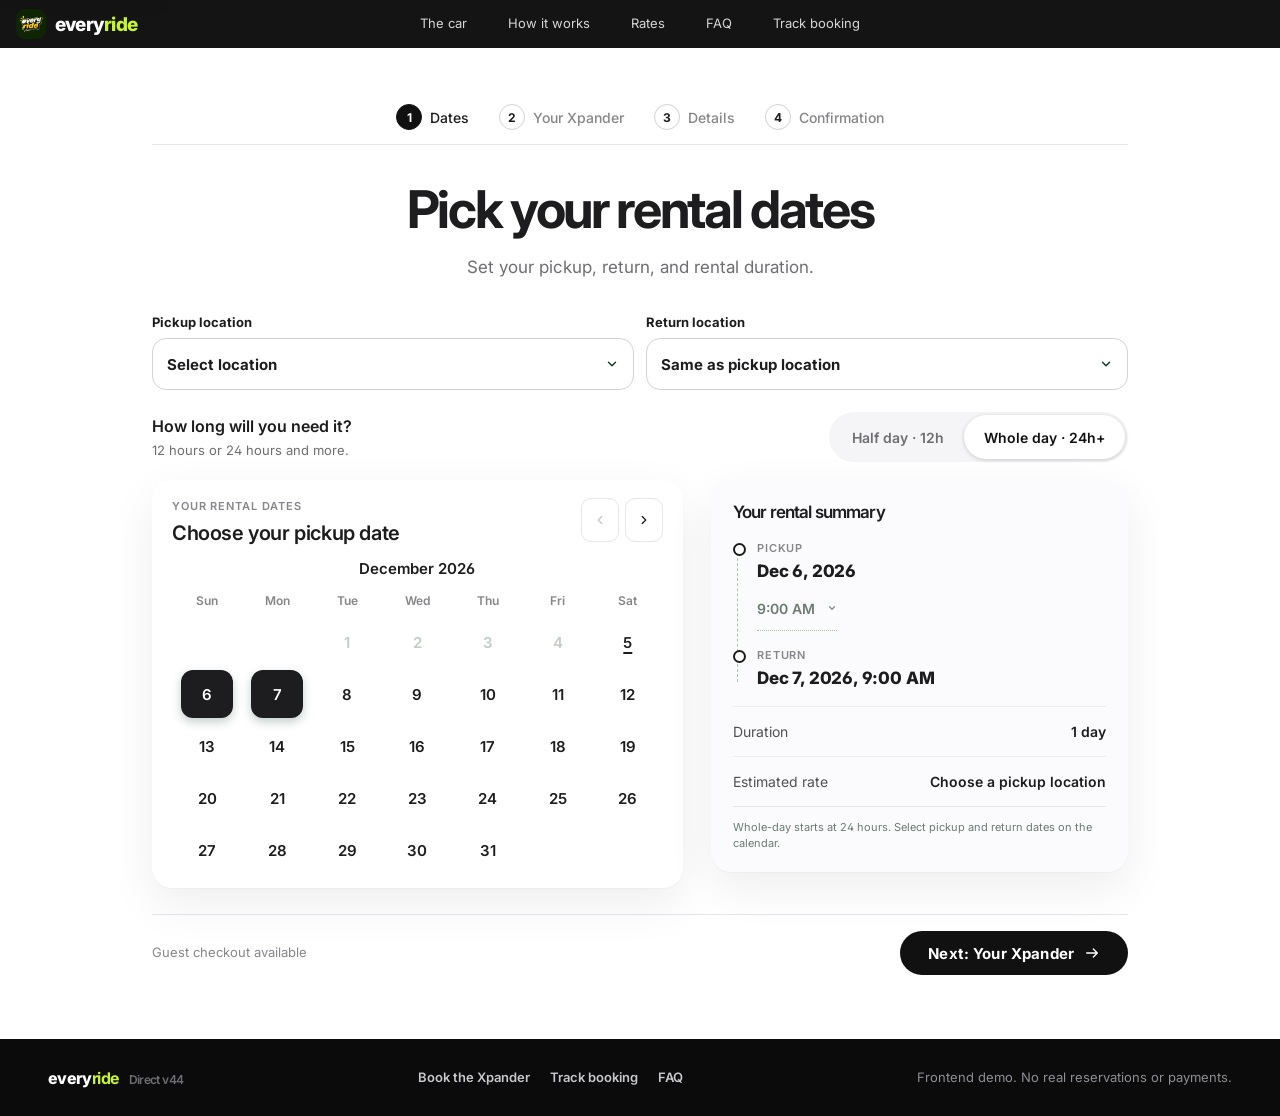
==== commit 4cb31095: "v44" ====
--- a/booking.html
+++ b/booking.html
@@ -4,12 +4,12 @@
   <meta charset="utf-8">
   <meta name="viewport" content="width=device-width, initial-scale=1, viewport-fit=cover">
   <meta name="theme-color" content="#000000">
-  <meta name="app-version" content="v41">
+  <meta name="app-version" content="v44">
   <title>Book the Xpander | Everyride</title>
   <link rel="icon" href="assets/everyride-logo.webp">
   <link rel="preconnect" href="https://fonts.googleapis.com">
   <link rel="preconnect" href="https://fonts.gstatic.com" crossorigin>
-  <link href="https://fonts.googleapis.com/css2?family=Inter:wght@400;500;600;700&display=swap" rel="stylesheet">
+  <link href="https://fonts.googleapis.com/css2?family=Inter:wght@400;500;600;700&family=Instrument+Serif:ital@0;1&display=swap" rel="stylesheet">
   <link rel="stylesheet" href="css/site.css">
   <link rel="stylesheet" href="css/booking.css">
   <link rel="stylesheet" href="css/polish.css">
@@ -17,6 +17,7 @@
   <link rel="stylesheet" href="css/apple.css">
   <link rel="stylesheet" href="css/responsive.css">
   <link rel="stylesheet" href="css/mobile.css">
+  <link rel="stylesheet" href="css/lime.css">
   <script src="js/core.js" defer></script>
   <script src="js/nav.js" defer></script>
   <script src="js/fx.js" defer></script>
--- a/css/site.css
+++ b/css/site.css
@@ -2,7 +2,7 @@
 :root{
   --bg:#060d09; --bg2:#0c1912; --surface:#101f16; --surface2:#16291d;
   --line:rgba(255,255,255,.1); --line2:rgba(255,255,255,.18);
-  --text:#f3f7f1; --muted:#9bb0a2; --lime:#c9f03a; --lime-d:#b4dc20; --yellow:#f7c52b;
+  --text:#f3f7f1; --muted:#9bb0a2; --lime:#c6f432; --lime-d:#b4dc20; --yellow:#f7c52b;
   --ink:#0a1f12; --red:#ff7a6b; --paper:#f6f4ea;
   --display:'Sora','Inter',system-ui,sans-serif; --body:'Inter',system-ui,-apple-system,'Segoe UI',sans-serif;
   --r:20px;
@@ -31,7 +31,7 @@
 .link{background:none;border:0;color:var(--lime);font-weight:600;padding:0;text-decoration:underline;text-underline-offset:4px}
 .link.danger{color:var(--red)}
 .cta{display:inline-flex;align-items:center;justify-content:center;gap:10px;min-height:54px;padding:0 28px;border:0;border-radius:16px;background:var(--lime);color:var(--ink);font:700 16px var(--display);letter-spacing:-.01em;transition:transform .15s,background .15s,box-shadow .15s}
-.cta:hover:not(:disabled){background:var(--lime-d);transform:translateY(-1px);box-shadow:0 10px 30px rgba(201,240,58,.25)}
+.cta:hover:not(:disabled){background:var(--lime-d);transform:translateY(-1px);box-shadow:0 10px 30px rgba(198,244,50,.25)}
 .cta:disabled{opacity:.4;cursor:not-allowed}
 .cta.wide{width:100%}
 
@@ -45,12 +45,12 @@
 
 /* ---------- HOME ---------- */
 .hero{position:relative;min-height:100vh;min-height:100svh;display:grid;grid-template-rows:1fr auto auto;padding:110px clamp(16px,4vw,48px) 28px;overflow:hidden;isolation:isolate}
-.hero::before{content:"";position:absolute;inset:0;z-index:-2;background:radial-gradient(70% 60% at 78% 30%,rgba(201,240,58,.14),transparent 62%),radial-gradient(60% 50% at 10% 100%,rgba(31,122,63,.35),transparent 60%),linear-gradient(180deg,#0a1710,#060d09)}
+.hero::before{content:"";position:absolute;inset:0;z-index:-2;background:radial-gradient(70% 60% at 78% 30%,rgba(198,244,50,.14),transparent 62%),radial-gradient(60% 50% at 10% 100%,rgba(31,122,63,.35),transparent 60%),linear-gradient(180deg,#0a1710,#060d09)}
 .hero-media{position:absolute;z-index:-1;right:clamp(16px,4vw,48px);top:96px;bottom:300px;width:min(48%,720px);border-radius:36px;overflow:hidden;box-shadow:0 40px 100px rgba(0,0,0,.55);border:1px solid var(--line2);-webkit-mask-image:linear-gradient(90deg,transparent 0,#000 22%);mask-image:linear-gradient(90deg,transparent 0,#000 22%)}
 .hero-media img{width:100%;height:100%;object-fit:cover;object-position:50% 64%}
 .hero-copy{align-self:center;max-width:760px;position:relative;padding:28px 0 40px}
 .eyebrow{display:inline-flex;align-items:center;gap:10px;margin:0 0 20px;font-size:14px;font-weight:600;color:#d7e3da}
-.dot{width:9px;height:9px;border-radius:50%;background:var(--lime);box-shadow:0 0 0 5px rgba(201,240,58,.2)}
+.dot{width:9px;height:9px;border-radius:50%;background:var(--lime);box-shadow:0 0 0 5px rgba(198,244,50,.2)}
 .hero h1{font-size:clamp(40px,6vw,84px);line-height:.98;font-weight:800;text-transform:none}
 .hero h1 em{font-style:normal;color:var(--lime)}
 .sub{font-size:clamp(16px,1.5vw,19px);color:#c4d3c9;max-width:460px;margin:22px 0 0}
@@ -144,7 +144,7 @@
 .trip-line span{font-size:13px;color:var(--muted)}
 .trip-line i{width:36px;height:2px;background:repeating-linear-gradient(90deg,var(--lime) 0 6px,transparent 6px 10px)}
 .status{padding:12px 16px;border-radius:14px;font-weight:600;font-size:15px;display:flex;gap:10px;align-items:center;flex-wrap:wrap}
-.status.ok{background:rgba(201,240,58,.12);color:var(--lime)}
+.status.ok{background:rgba(198,244,50,.12);color:var(--lime)}
 .status.no{background:rgba(255,122,107,.12);color:#ffb3a9}
 .status svg{width:20px;height:20px}
 .extras{border:1px solid var(--line);border-radius:var(--r);padding:14px 20px;margin:0;display:flex;flex-direction:column;gap:14px}
@@ -232,7 +232,7 @@
 .track-item:hover{border-color:var(--lime)}
 .track-item b{font:700 13px ui-monospace,Menlo,monospace;grid-column:1}
 .track-item span{grid-column:1;font-size:13px;color:var(--muted)}
-.track-item em{grid-column:2;grid-row:1/3;align-self:center;font-style:normal;font-size:12px;font-weight:700;background:rgba(201,240,58,.14);color:var(--lime);padding:5px 11px;border-radius:99px}
+.track-item em{grid-column:2;grid-row:1/3;align-self:center;font-style:normal;font-size:12px;font-weight:700;background:rgba(198,244,50,.14);color:var(--lime);padding:5px 11px;border-radius:99px}
 .track-item em.bad{background:rgba(255,122,107,.14);color:#ffb3a9}
 
 
@@ -471,7 +471,7 @@
 :focus-visible{outline-color:#0a1f12}
 .hero{color:#f3f7f1;--muted:#9bb0a2}
 .hero :focus-visible,.top :focus-visible{outline-color:var(--yellow)}
-.hero::before{background:radial-gradient(70% 60% at 78% 30%,rgba(201,240,58,.14),transparent 62%),radial-gradient(60% 50% at 10% 100%,rgba(31,122,63,.35),transparent 60%),linear-gradient(180deg,#0a1710,#060d09)}
+.hero::before{background:radial-gradient(70% 60% at 78% 30%,rgba(198,244,50,.14),transparent 62%),radial-gradient(60% 50% at 10% 100%,rgba(31,122,63,.35),transparent 60%),linear-gradient(180deg,#0a1710,#060d09)}
 body:not([data-view="home"]) .top{background:rgba(238,243,236,.86);border-bottom-color:var(--line)}
 body:not([data-view="home"]) .brand{color:var(--ink)}
 body:not([data-view="home"]) .brand b{color:var(--green)}
@@ -494,7 +494,7 @@
 .extras .switch .track{background:#d2d2d7}.extras .switch input:checked+.track{background:var(--ink)}.extras .switch input:checked+.track::after{background:#fff}
 .gallery-thumbs button.on{border-color:var(--ink)}
 .trip-line i{background:repeating-linear-gradient(90deg,var(--ink) 0 6px,transparent 6px 10px)}
-.map .pin circle{fill:#c9f03a}
+.map .pin circle{fill:#c6f432}
 .map .pin text{stroke:#fff}
 .foot{background:transparent}
 .view svg{stroke:currentColor}
@@ -518,7 +518,7 @@
 .pick small{font-size:12px;font-weight:500;color:var(--muted)}
 .pick:hover{border-color:var(--ink);transform:translateY(-1px)}
 .pick[aria-pressed="true"]{background:var(--ink);color:#fff;border-color:var(--ink)}
-.pick[aria-pressed="true"] small,.pick[aria-pressed="true"] span{color:#c9f03a}
+.pick[aria-pressed="true"] small,.pick[aria-pressed="true"] span{color:#c6f432}
 
 
 .plan .field .label{font-size:13px;font-weight:700;color:#3a3a3c}
--- a/css/apple.css
+++ b/css/apple.css
@@ -1,5 +1,5 @@
 /* Everyride v38: Tesla / Apple layer. Loads last. */
-:root{--display:-apple-system,BlinkMacSystemFont,"SF Pro Display","Inter",system-ui,sans-serif;--body:-apple-system,BlinkMacSystemFont,"SF Pro Text","Inter",system-ui,sans-serif;--blue:#0071e3;--ease:cubic-bezier(.16,1,.3,1)}
+:root{--display:-apple-system,BlinkMacSystemFont,"SF Pro Display","Inter",system-ui,sans-serif;--body:-apple-system,BlinkMacSystemFont,"SF Pro Text","Inter",system-ui,sans-serif;--blue:#0b0b0c;--ease:cubic-bezier(.16,1,.3,1)}
 h1,h2,h3{font-weight:600;letter-spacing:-.05em}
 :focus-visible{outline:2px solid var(--blue);outline-offset:3px}
 
--- a/css/mobile.css
+++ b/css/mobile.css
@@ -66,16 +66,23 @@
   .links a:focus-visible{outline:2px solid #fff;outline-offset:4px;border-radius:4px}
 }
 
+/* how-it-works cards: the Apple-style top rule had a stray curved corner */
+.how li{border-radius:0}
+
+/* stepper labels were picking up <em> italics */
+.stepper .lbl{font-style:normal}
+
 /* ---------- phones and small tablets ---------- */
 @media(max-width:860px){
   /* the bar already carries Book now, so no floating bottom button */
   .sticky-cta{display:none!important}
   /* landing hero: clear type, one search bar, nothing cut off */
-  .hero{padding-top:calc(var(--bar-h) + 36px);padding-inline:20px}
-  .hero h1{font-size:clamp(38px,11.5vw,56px);line-height:1.02;text-shadow:0 2px 24px rgba(0,0,0,.35)}
-  .hero .sub{text-wrap:balance;font-size:17px;line-height:1.4;max-width:30ch;margin-inline:auto;text-shadow:0 1px 14px rgba(0,0,0,.45);opacity:1}
-  .hero-copy{text-align:center}
-  .hero-bottom{padding-bottom:calc(20px + env(safe-area-inset-bottom,0px));gap:14px}
+  .hero{justify-content:center;gap:clamp(22px,4.2vh,34px);padding:var(--bar-h) 20px calc(var(--bar-h) + env(safe-area-inset-bottom,0px))}
+  .hero-copy{text-align:center;padding:0;margin:0}
+  .hero h1{font-size:clamp(38px,11.5vw,56px);line-height:1.02;text-shadow:0 2px 24px rgba(0,0,0,.4)}
+  .hero .sub{text-wrap:balance;font-size:17px;line-height:1.4;max-width:30ch;margin-inline:auto;text-shadow:0 1px 14px rgba(0,0,0,.5);opacity:1}
+  .hero-bottom{padding-bottom:0;gap:14px}
+  .hero-media::after{background:linear-gradient(180deg,rgba(0,0,0,.55),rgba(0,0,0,.4) 30%,rgba(0,0,0,.48) 65%,rgba(0,0,0,.72))}
   .prompt{padding:8px;border-radius:99px}
   .prompt-row{padding:4px 4px 4px 14px}
   .prompt-row input{font-size:16px;min-height:44px}
@@ -129,3 +136,39 @@
 @media(max-height:520px) and (orientation:landscape){
   .m-main a{font-size:22px;padding:8px 0}.m-sub a{padding:7px 0}.m-label{margin-top:14px}
 }
+
+/* ---------- "Every journey, every story." carousel (Apple TV style) ---------- */
+.sec.stories{--stw:min(82vw,420px);--stgap:14px;background:#f5f5f7;padding-inline:0;overflow:hidden}
+.stories>h2,.stories>.lead{padding-inline:20px}
+.sec.stories>.st-track{position:relative;max-width:none;margin:0;display:flex;gap:var(--stgap);overflow-x:auto;overscroll-behavior-x:contain;
+  scroll-snap-type:x mandatory;scrollbar-width:none;-webkit-overflow-scrolling:touch;text-align:left;
+  padding:4px calc((100% - var(--stw))/2) 8px;scroll-padding-inline:calc((100% - var(--stw))/2);outline-offset:-4px}
+.st-track::-webkit-scrollbar{display:none}
+.st-card{flex:0 0 var(--stw);scroll-snap-align:center;scroll-snap-stop:always;transition:opacity .5s ease}
+.st-ready .st-card:not(.on){opacity:.5}
+.st-media{aspect-ratio:1/1;border-radius:26px;overflow:hidden;background:#d2d2d7;box-shadow:0 1px 2px rgba(0,0,0,.06)}
+.st-media img{display:block;width:100%;height:100%;object-fit:cover;object-position:var(--pos,50% 50%)}
+.st-cap{display:flex;align-items:center;gap:14px;margin:16px 4px 0}
+.st-cap p{margin:0;font-size:15px;line-height:1.35;color:#6e6e73;text-wrap:balance}
+.st-cap b{color:#1d1d1f;font-weight:600}
+.stories .st-pill{flex:none;display:inline-flex;align-items:center;justify-content:center;min-height:40px;padding:0 18px;border-radius:99px;background:#1d1d1f;color:#fff;
+  font:600 14px/1 var(--display);letter-spacing:-.01em;text-decoration:none;white-space:nowrap;transition:background .2s,transform .3s var(--ease2)}
+.stories .st-pill:hover{background:#000}.stories .st-pill:active{transform:scale(.97)}
+.stories .st-pill:focus-visible,.st-track:focus-visible{outline:2px solid #0b0b0c;outline-offset:3px}
+.st-ctrl{display:flex;align-items:center;justify-content:center;gap:14px;margin-top:22px;max-width:none}
+.st-dots{display:flex;align-items:center;gap:2px}
+.stories .st-dot{position:relative;width:7px;height:7px;min-height:0;padding:0;border:0;border-radius:99px;background:#c7c7cc;overflow:visible;margin:0 5px;transition:width .45s var(--ease2),margin .45s var(--ease2)}
+.st-dot::after{content:"";position:absolute;inset:-18px -7px}  /* 44px tap area */
+.st-dot i{position:absolute;inset:0;border-radius:inherit;background:#1d1d1f;transform:scaleX(0);transform-origin:left center}
+.stories .st-dot.on{width:44px}
+.st-dot.on i{animation:stfill 6s linear forwards}
+.st-hold .st-dot.on i{animation-play-state:paused}
+.st-static .st-dot.on i{animation:none;transform:none}
+@keyframes stfill{to{transform:scaleX(1)}}
+@media(max-width:380px){.st-cap{flex-direction:column;align-items:flex-start;gap:10px}}
+@media(min-width:861px){
+  .sec.stories{--stw:min(52vw,640px);--stgap:20px}
+  .st-media{aspect-ratio:5/4;border-radius:30px}
+  .st-cap p{font-size:17px}
+}
+@media(prefers-reduced-motion:reduce){.st-card{transition:none}.st-dot.on i{animation:none;transform:none}}
--- a/css/lime.css
+++ b/css/lime.css
@@ -0,0 +1,60 @@
+/* Everyride v43: Midnight Black / Pure White / Lime Green, with a serif-italic accent and lime glow
+   (Northline-style) on top of the Apple / Tesla layout. Delete this file and its <link> tags to get v42 back. */
+:root{
+  --ink:#0b0b0c; --paper-w:#fff; --lime:#c6f432; --lime-d:#b0dc22; --lime-hi:#d6ff4a;
+  --yellow:var(--lime);                                   /* one wordmark colour everywhere */
+  --serif:'Instrument Serif',Georgia,'Times New Roman',serif;
+}
+
+/* serif-italic accent words in headings */
+.sec h2 em,.hero h1 em{font-family:var(--serif);font-style:italic;font-weight:400;letter-spacing:-.01em}
+.sec h2 em{color:inherit}
+.hero h1 em{color:var(--lime);font-size:1.08em;letter-spacing:-.02em}
+
+/* hero: lime go button */
+.prompt-go{background:var(--lime);color:var(--ink)}
+.prompt-go:hover{background:var(--lime-hi)}
+
+/* carousel section: midnight black with a lime glow */
+.sec.stories{background:var(--ink);color:#fff;position:relative;isolation:isolate}
+.sec.stories::before{content:"";position:absolute;inset:0 0 auto;height:70%;z-index:-1;pointer-events:none;
+  background:radial-gradient(60% 80% at 50% 0%,rgba(198,244,50,.30),rgba(198,244,50,.07) 55%,transparent 75%)}
+.stories>h2{color:#fff}.stories>h2 em{color:var(--lime)}
+.stories>.lead{color:#a1a1a6}
+.st-media{background:#1c1c1e;box-shadow:0 0 0 1px rgba(255,255,255,.08),0 40px 90px -40px rgba(198,244,50,.35)}
+.st-cap p{color:#a1a1a6}.st-cap b{color:#fff}
+.stories .st-pill{background:var(--lime);color:var(--ink)}
+.stories .st-pill:hover{background:var(--lime-hi)}
+.stories .st-dot{background:#3a3a3c}.st-dot i{background:var(--lime)}
+.stories .st-pill:focus-visible,.st-track:focus-visible{outline-color:var(--lime)}
+
+/* footer: same wordmark colours as the header */
+.foot{background:var(--ink);color:#8e8e93}
+.brand-mini,.brand-mini b{color:#fff}.brand-mini b{color:var(--lime)}
+.foot a{color:#c7c7cc}.foot a:hover{color:#fff}
+
+/* ---- v44: places = one switch + city pills; pricing = three things, not seven cards ---- */
+#places{background:var(--ink);color:#fff;position:relative;isolation:isolate}
+#places::before{content:"";position:absolute;inset:auto 0 0;height:60%;z-index:-1;pointer-events:none;background:radial-gradient(55% 90% at 50% 100%,rgba(198,244,50,.20),transparent 70%)}
+#places h2{color:#fff}#places h2 em{color:var(--lime)}#places .lead{color:#a1a1a6}
+.zone-tabs{display:flex;width:fit-content;max-width:100%;gap:4px;padding:4px;margin:30px auto 32px;border-radius:99px;background:#1c1c1e}
+.zone-tabs button{min-height:44px;padding:0 20px;border:0;border-radius:99px;background:transparent;color:#a1a1a6;font:600 15px var(--body);cursor:pointer;transition:background .25s,color .25s}
+.zone-tabs button:hover{color:#fff}
+.zone-tabs button[aria-selected="true"]{background:#fff;color:var(--ink)}
+.zone-tabs button:focus-visible,.city-pill:focus-visible{outline:2px solid var(--lime);outline-offset:3px}
+.city-pills{display:flex;flex-wrap:wrap;justify-content:center;gap:10px;max-width:780px}
+.city-pill{display:inline-flex;align-items:center;min-height:48px;padding:0 22px;border-radius:99px;border:1px solid rgba(255,255,255,.2);color:#fff;text-decoration:none;font:500 17px var(--body);
+  animation:pillIn .45s var(--ease) both;animation-delay:calc(var(--i) * 35ms);transition:background .2s,border-color .2s,color .2s}
+.city-pill:hover{background:var(--lime);border-color:var(--lime);color:var(--ink)}
+@keyframes pillIn{from{opacity:0;transform:translateY(8px)}to{opacity:1;transform:none}}
+
+.price-hero{display:grid;grid-template-columns:1fr 1fr;max-width:860px;margin:40px auto 0}
+.price-hero>div{padding:4px 12px}.price-hero>div+div{border-left:1px solid #d2d2d7}
+.price-hero b{display:block;font:700 clamp(34px,7.5vw,88px)/1 var(--display);letter-spacing:-.04em;font-variant-numeric:tabular-nums;color:var(--ink)}
+.price-hero span{display:block;margin-top:12px;font-size:clamp(13px,1.7vw,19px);line-height:1.4;color:#6e6e73}
+.price-deal{display:block;width:fit-content;margin:40px auto 0;padding:14px 26px;border-radius:99px;background:var(--ink);color:var(--lime);font:600 clamp(16px,2vw,21px) var(--display)}
+.price-extras{list-style:none;display:flex;flex-wrap:wrap;justify-content:center;gap:6px 26px;max-width:760px;margin:30px auto 0;padding:0;font-size:15px;color:#6e6e73}
+.price-extras b{margin-left:6px;font-weight:600;color:var(--ink)}
+@media(max-width:480px){.zone-tabs button{padding:0 14px;font-size:14px}.price-hero>div{padding:4px 6px}}
+@media(prefers-reduced-motion:reduce){.city-pill{animation:none}}
+@media(max-width:560px){.price-extras{display:grid;grid-template-columns:1fr;gap:10px;max-width:300px;text-align:left}.price-extras li{display:flex;justify-content:space-between;gap:12px;padding-bottom:10px;border-bottom:1px solid #e5e5ea}.price-extras li:last-child{border-bottom:0}}
